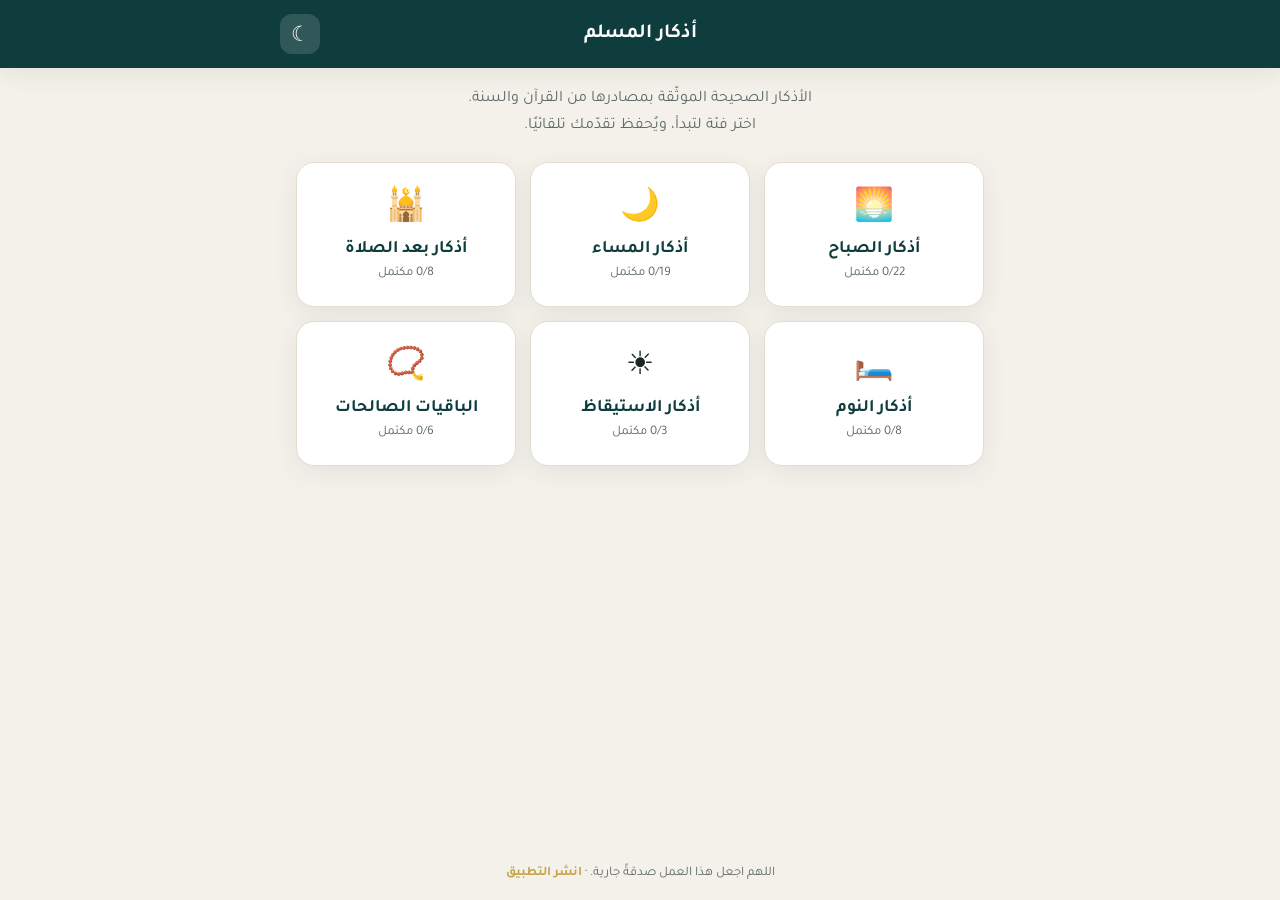
==== index.html @ 8290a1bb "أذكار المسلم — تطبيق الأذكار الصحيحة (PWA) تطبيق ويب تقدّمي للأذكار الصحيحة الموثّقة بمصادرها. صدقة " ====
<!DOCTYPE html>
<html lang="ar" dir="rtl">
<head>
  <meta charset="UTF-8" />
  <meta name="viewport" content="width=device-width, initial-scale=1.0, viewport-fit=cover" />
  <meta name="theme-color" content="#0f3d3e" />
  <meta name="description" content="أذكار المسلم الصحيحة الموثّقة بمصادرها: أذكار الصباح والمساء والنوم وبعد الصلاة. صدقة جارية يعمل بدون إنترنت." />
  <title>أذكار المسلم — الأذكار الصحيحة</title>

  <link rel="manifest" href="manifest.webmanifest" />
  <link rel="apple-touch-icon" href="icons/icon-180.png" />
  <link rel="icon" href="icons/icon.svg" type="image/svg+xml" />

  <link rel="preconnect" href="https://fonts.googleapis.com" />
  <link rel="preconnect" href="https://fonts.gstatic.com" crossorigin />
  <link href="https://fonts.googleapis.com/css2?family=Amiri+Quran&family=Tajawal:wght@400;500;700&display=swap" rel="stylesheet" />

  <link rel="stylesheet" href="styles.css" />
</head>
<body>
  <header class="app-header">
    <div class="header-inner">
      <button id="backBtn" class="icon-btn hidden" aria-label="رجوع">&#8594;</button>
      <h1 id="appTitle">أذكار المسلم</h1>
      <button id="themeBtn" class="icon-btn" aria-label="الوضع الليلي">&#9789;</button>
    </div>
  </header>

  <main id="view" class="container">
    <!-- يُحقن المحتوى ديناميكيًا -->
  </main>

  <footer class="app-footer">
    <p>اللهم اجعل هذا العمل صدقةً جارية. &middot; <a href="#" id="shareBtn">انشر التطبيق</a></p>
  </footer>

  <script src="data/adhkar.js"></script>
  <script src="app.js"></script>
  <script>
    if ("serviceWorker" in navigator) {
      window.addEventListener("load", () => {
        navigator.serviceWorker.register("sw.js").catch(() => {});
      });
    }
  </script>
</body>
</html>
---- styles.css ----
:root {
  --bg: #f4f1ea;
  --surface: #ffffff;
  --surface-2: #faf8f3;
  --primary: #0f3d3e;
  --primary-soft: #1d5e5f;
  --accent: #c8a24a;
  --accent-soft: #e6cf95;
  --text: #1c2625;
  --text-muted: #5d6a68;
  --line: #e3ddd1;
  --shadow: 0 6px 24px rgba(15, 61, 62, 0.08);
  --radius: 18px;
}

[data-theme="dark"] {
  --bg: #0c1716;
  --surface: #122322;
  --surface-2: #0f1e1d;
  --primary: #e6cf95;
  --primary-soft: #c8a24a;
  --accent: #c8a24a;
  --accent-soft: #6b5828;
  --text: #eef2f0;
  --text-muted: #9bb0ad;
  --line: #1f3a38;
  --shadow: 0 6px 24px rgba(0, 0, 0, 0.4);
}

* { box-sizing: border-box; margin: 0; padding: 0; -webkit-tap-highlight-color: transparent; }

body {
  font-family: "Tajawal", system-ui, sans-serif;
  background: var(--bg);
  color: var(--text);
  min-height: 100vh;
  display: flex;
  flex-direction: column;
  transition: background .3s, color .3s;
}

/* ===== Header ===== */
.app-header {
  position: sticky;
  top: 0;
  z-index: 10;
  background: var(--primary);
  color: #fff;
  padding: calc(env(safe-area-inset-top) + 14px) 16px 14px;
  box-shadow: var(--shadow);
}
[data-theme="dark"] .app-header { color: var(--text); border-bottom: 1px solid var(--line); }
.header-inner { max-width: 720px; margin: 0 auto; display: flex; align-items: center; gap: 12px; }
#appTitle { font-size: 1.25rem; font-weight: 700; flex: 1; text-align: center; }
.icon-btn {
  background: rgba(255,255,255,.14);
  border: none; color: inherit;
  width: 40px; height: 40px; border-radius: 12px;
  font-size: 1.3rem; cursor: pointer; display: grid; place-items: center;
  transition: background .2s;
}
.icon-btn:hover { background: rgba(255,255,255,.26); }
.hidden { visibility: hidden; }

/* ===== Layout ===== */
.container { flex: 1; width: 100%; max-width: 720px; margin: 0 auto; padding: 18px 16px 32px; }

/* ===== Category grid ===== */
.intro { text-align: center; color: var(--text-muted); margin-bottom: 22px; line-height: 1.7; }
.cat-grid { display: grid; grid-template-columns: repeat(2, 1fr); gap: 14px; }
.cat-card {
  background: var(--surface);
  border: 1px solid var(--line);
  border-radius: var(--radius);
  padding: 22px 16px;
  cursor: pointer;
  text-align: center;
  box-shadow: var(--shadow);
  transition: transform .15s, border-color .2s;
}
.cat-card:active { transform: scale(.97); }
.cat-card:hover { border-color: var(--accent); }
.cat-icon { font-size: 2rem; margin-bottom: 10px; }
.cat-card h3 { color: var(--primary); font-size: 1.1rem; margin-bottom: 4px; }
.cat-card p { color: var(--text-muted); font-size: .82rem; line-height: 1.5; }

/* ===== Progress bar (category view) ===== */
.cat-head { text-align: center; margin-bottom: 18px; }
.cat-head h2 { color: var(--primary); font-size: 1.4rem; margin-bottom: 6px; }
.cat-head p { color: var(--text-muted); font-size: .9rem; }
.progress-wrap { margin: 16px 0 8px; }
.progress-track { height: 8px; background: var(--line); border-radius: 99px; overflow: hidden; }
.progress-fill { height: 100%; width: 0; background: linear-gradient(90deg, var(--accent), var(--accent-soft)); transition: width .4s; }
.progress-label { text-align: center; font-size: .82rem; color: var(--text-muted); margin-top: 8px; }

/* ===== Dhikr card ===== */
.dhikr-card {
  background: var(--surface);
  border: 1px solid var(--line);
  border-radius: var(--radius);
  padding: 22px 20px 18px;
  margin-bottom: 16px;
  box-shadow: var(--shadow);
  cursor: pointer;
  position: relative;
  transition: opacity .3s, transform .15s;
}
.dhikr-card:active { transform: scale(.995); }
.dhikr-card.done { opacity: .55; }
.dhikr-card.done .dhikr-text { color: var(--text-muted); }
.dhikr-text {
  font-family: "Amiri Quran", "Tajawal", serif;
  font-size: 1.5rem;
  line-height: 2.4;
  color: var(--text);
  text-align: justify;
  margin-bottom: 16px;
}
.dhikr-meta { display: flex; flex-wrap: wrap; gap: 8px; align-items: center; margin-bottom: 14px; }
.badge {
  font-size: .75rem; padding: 4px 10px; border-radius: 99px;
  background: var(--surface-2); border: 1px solid var(--line); color: var(--text-muted);
}
.badge.virtue { background: transparent; border: none; padding: 0; line-height: 1.6; }
.dhikr-bottom { display: flex; align-items: center; justify-content: space-between; gap: 14px; }
.source { font-size: .78rem; color: var(--text-muted); flex: 1; }

/* Counter */
.counter {
  min-width: 88px; height: 56px;
  border-radius: 14px;
  background: var(--primary);
  color: #fff;
  border: none; cursor: pointer;
  display: flex; flex-direction: column; align-items: center; justify-content: center;
  font-family: "Tajawal"; line-height: 1.1;
  transition: transform .1s, background .2s;
  user-select: none;
}
[data-theme="dark"] .counter { color: #0c1716; }
.counter:active { transform: scale(.92); }
.counter .num { font-size: 1.5rem; font-weight: 700; }
.counter .lbl { font-size: .65rem; opacity: .85; }
.counter.complete { background: var(--accent); }

.reset-cat {
  display: block; margin: 8px auto 0; padding: 10px 22px;
  background: transparent; border: 1px solid var(--line); color: var(--text-muted);
  border-radius: 99px; cursor: pointer; font-family: "Tajawal"; font-size: .85rem;
}
.reset-cat:hover { border-color: var(--accent); color: var(--accent); }

.complete-banner {
  text-align: center; padding: 18px; margin-bottom: 16px;
  background: linear-gradient(135deg, var(--accent-soft), transparent);
  border: 1px solid var(--accent); border-radius: var(--radius);
  color: var(--primary); font-weight: 700;
}

/* ===== Footer ===== */
.app-footer { text-align: center; padding: 18px 16px calc(env(safe-area-inset-bottom) + 18px); color: var(--text-muted); font-size: .82rem; }
.app-footer a { color: var(--accent); text-decoration: none; font-weight: 700; }

@media (min-width: 600px) { .cat-grid { grid-template-columns: repeat(3, 1fr); } .dhikr-text { font-size: 1.65rem; } }
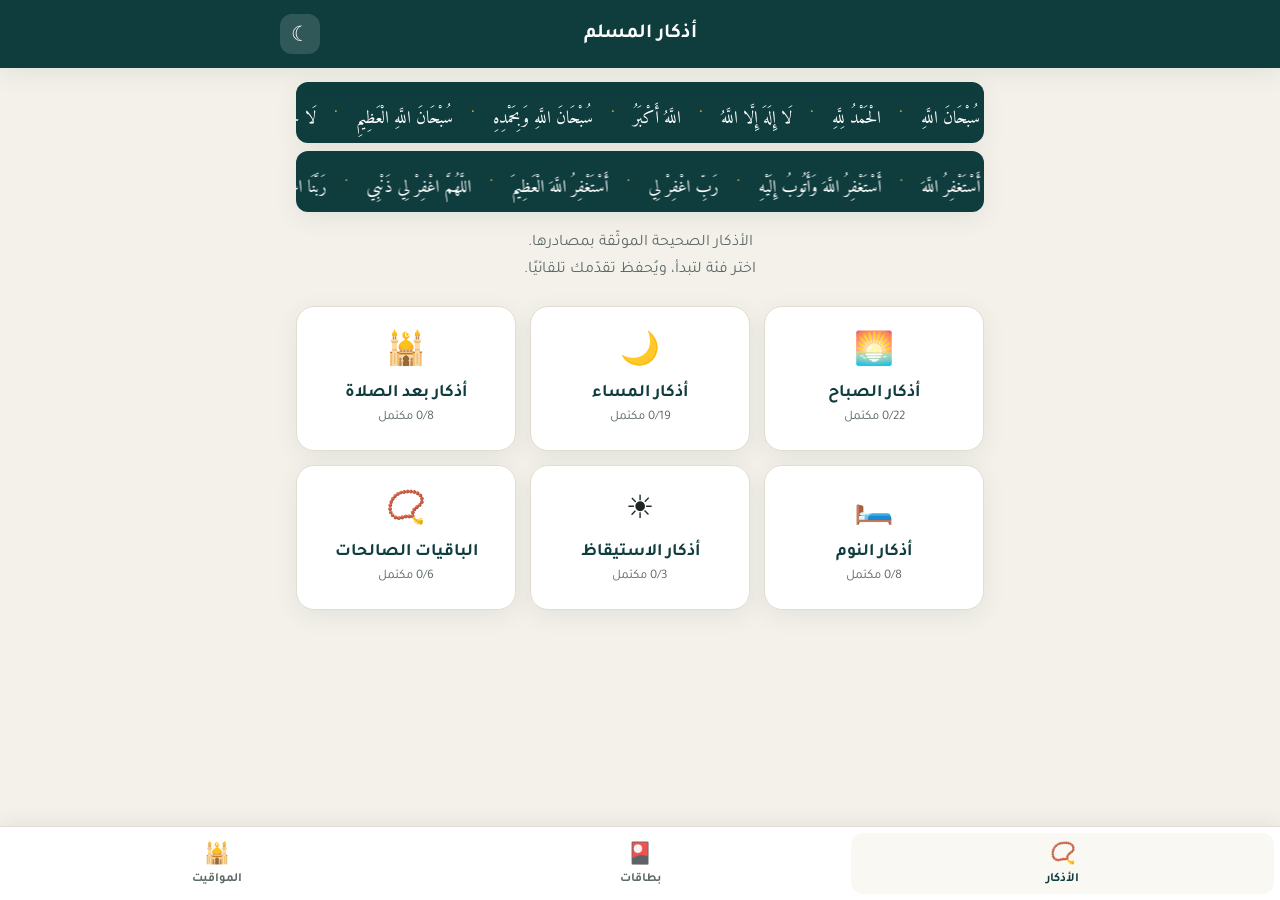
==== commit 5dd6fb44: "إضافة: أشرطة متحركة + مولّد بطاقات للمشاركة + مواقيت الصلاة - شريطان متحركان مستمران (تسبيح/استغفار)" ====
--- a/index.html
+++ b/index.html
@@ -4,8 +4,8 @@
   <meta charset="UTF-8" />
   <meta name="viewport" content="width=device-width, initial-scale=1.0, viewport-fit=cover" />
   <meta name="theme-color" content="#0f3d3e" />
-  <meta name="description" content="أذكار المسلم الصحيحة الموثّقة بمصادرها: أذكار الصباح والمساء والنوم وبعد الصلاة. صدقة جارية يعمل بدون إنترنت." />
-  <title>أذكار المسلم — الأذكار الصحيحة</title>
+  <meta name="description" content="أذكار المسلم الصحيحة الموثّقة: أذكار الصباح والمساء والنوم، بطاقات أذكار للمشاركة، ومواقيت الصلاة. يعمل بدون إنترنت." />
+  <title>أذكار المسلم — أذكار صحيحة وبطاقات ومواقيت</title>
 
   <link rel="manifest" href="manifest.webmanifest" />
   <link rel="apple-touch-icon" href="icons/icon-180.png" />
@@ -13,7 +13,7 @@
 
   <link rel="preconnect" href="https://fonts.googleapis.com" />
   <link rel="preconnect" href="https://fonts.gstatic.com" crossorigin />
-  <link href="https://fonts.googleapis.com/css2?family=Amiri+Quran&family=Tajawal:wght@400;500;700&display=swap" rel="stylesheet" />
+  <link href="https://fonts.googleapis.com/css2?family=Amiri+Quran&family=Amiri:wght@400;700&family=Tajawal:wght@400;500;700&display=swap" rel="stylesheet" />
 
   <link rel="stylesheet" href="styles.css" />
 </head>
@@ -30,11 +30,14 @@
     <!-- يُحقن المحتوى ديناميكيًا -->
   </main>
 
-  <footer class="app-footer">
-    <p>اللهم اجعل هذا العمل صدقةً جارية. &middot; <a href="#" id="shareBtn">انشر التطبيق</a></p>
-  </footer>
+  <nav class="tabbar" id="tabbar">
+    <button class="tab active" data-tab="athkar"><span class="tab-ic">📿</span><span>الأذكار</span></button>
+    <button class="tab" data-tab="cards"><span class="tab-ic">🎴</span><span>بطاقات</span></button>
+    <button class="tab" data-tab="prayer"><span class="tab-ic">🕌</span><span>المواقيت</span></button>
+  </nav>
 
   <script src="data/adhkar.js"></script>
+  <script src="data/cards.js"></script>
   <script src="app.js"></script>
   <script>
     if ("serviceWorker" in navigator) {
--- a/styles.css
+++ b/styles.css
@@ -162,3 +162,117 @@
 .app-footer a { color: var(--accent); text-decoration: none; font-weight: 700; }
 
 @media (min-width: 600px) { .cat-grid { grid-template-columns: repeat(3, 1fr); } .dhikr-text { font-size: 1.65rem; } }
+
+/* ===== الأشرطة المتحركة ===== */
+.ticker-wrap { margin: -4px 0 18px; display: flex; flex-direction: column; gap: 8px; }
+.ticker { overflow: hidden; background: var(--primary); border-radius: 12px; padding: 9px 0; box-shadow: var(--shadow); }
+[data-theme="dark"] .ticker { background: var(--surface); border: 1px solid var(--line); }
+.tk-track { display: inline-flex; align-items: center; white-space: nowrap; will-change: transform; }
+.ticker.rtl .tk-track { animation: tk-rtl 34s linear infinite; }
+.ticker.ltr .tk-track { animation: tk-ltr 30s linear infinite; }
+.ticker:hover .tk-track { animation-play-state: paused; }
+.tk-item { font-family: "Amiri Quran", serif; font-size: 1.1rem; color: #fff; padding: 0 4px; }
+[data-theme="dark"] .tk-item { color: var(--primary); }
+.tk-dot { color: var(--accent); padding: 0 14px; font-size: .8rem; }
+@keyframes tk-rtl { from { transform: translateX(0); } to { transform: translateX(50%); } }
+@keyframes tk-ltr { from { transform: translateX(-50%); } to { transform: translateX(0); } }
+@media (prefers-reduced-motion: reduce) { .tk-track { animation-duration: 90s !important; } }
+
+/* ===== شريط التبويب السفلي ===== */
+.tabbar {
+  position: sticky; bottom: 0; z-index: 20;
+  display: flex; background: var(--surface);
+  border-top: 1px solid var(--line);
+  padding: 6px 6px calc(env(safe-area-inset-bottom) + 6px);
+  box-shadow: 0 -4px 20px rgba(0,0,0,.06);
+}
+.tab {
+  flex: 1; background: none; border: none; cursor: pointer;
+  display: flex; flex-direction: column; align-items: center; gap: 3px;
+  padding: 8px 4px; color: var(--text-muted); font-family: "Tajawal"; font-size: .78rem; font-weight: 700;
+  border-radius: 12px; transition: color .2s, background .2s;
+}
+.tab .tab-ic { font-size: 1.3rem; }
+.tab.active { color: var(--primary); background: var(--surface-2); }
+
+/* ===== البطاقات ===== */
+.card-preview { display: flex; justify-content: center; margin: 6px 0 16px; }
+.card-preview canvas { width: 100%; max-width: 360px; height: auto; border-radius: 18px; box-shadow: var(--shadow); }
+.card-actions { display: grid; grid-template-columns: repeat(2, 1fr); gap: 10px; margin-bottom: 18px; }
+.act {
+  padding: 13px; border-radius: 13px; border: 1px solid var(--line);
+  background: var(--surface); color: var(--text); font-family: "Tajawal"; font-weight: 700; font-size: .95rem; cursor: pointer;
+  transition: transform .12s, border-color .2s;
+}
+.act:active { transform: scale(.96); }
+.act.primary { background: var(--primary); color: #fff; border-color: var(--primary); }
+[data-theme="dark"] .act.primary { color: #0c1716; }
+.act.full { grid-column: 1 / -1; width: 100%; }
+.section-label { font-weight: 700; color: var(--primary); margin: 18px 0 10px; font-size: 1rem; }
+.theme-row { display: flex; gap: 10px; overflow-x: auto; padding: 4px 2px 10px; }
+.theme-dot {
+  flex: 0 0 auto; width: 50px; height: 50px; border-radius: 14px; cursor: pointer;
+  border: 2px solid transparent; display: grid; place-items: center; font-size: 1.3rem;
+}
+.theme-dot.active { border-color: var(--accent); transform: scale(1.06); }
+.custom-box { background: var(--surface); border: 1px solid var(--line); border-radius: var(--radius); padding: 14px; display: flex; flex-direction: column; gap: 10px; }
+.custom-box textarea, .custom-box input {
+  font-family: "Amiri", "Tajawal"; font-size: 1.05rem; padding: 12px; border-radius: 12px;
+  border: 1px solid var(--line); background: var(--surface-2); color: var(--text); resize: vertical; width: 100%;
+}
+.custom-box input { font-size: .9rem; }
+.chips-row { display: flex; gap: 8px; overflow-x: auto; padding-bottom: 10px; }
+.chip {
+  flex: 0 0 auto; padding: 8px 14px; border-radius: 99px; border: 1px solid var(--line);
+  background: var(--surface); color: var(--text-muted); font-family: "Tajawal"; font-weight: 700; font-size: .85rem; cursor: pointer;
+}
+.chip.active { background: var(--primary); color: #fff; border-color: var(--primary); }
+[data-theme="dark"] .chip.active { color: #0c1716; }
+.lib-list { display: flex; flex-direction: column; gap: 8px; }
+.lib-item {
+  text-align: right; padding: 14px 16px; border-radius: 13px; border: 1px solid var(--line);
+  background: var(--surface); color: var(--text); cursor: pointer; font-family: "Amiri Quran", serif; font-size: 1.15rem; line-height: 1.9;
+}
+.lib-item:active { transform: scale(.99); }
+.lib-item:hover { border-color: var(--accent); }
+
+/* ===== المواقيت ===== */
+.prayer-top { display: flex; gap: 10px; margin-bottom: 16px; }
+.region-sel {
+  flex: 1; padding: 13px; border-radius: 13px; border: 1px solid var(--line);
+  background: var(--surface); color: var(--text); font-family: "Tajawal"; font-weight: 700; font-size: 1rem;
+}
+.date-card {
+  text-align: center; background: var(--primary); color: #fff; border-radius: var(--radius); padding: 18px; margin-bottom: 14px; box-shadow: var(--shadow);
+}
+[data-theme="dark"] .date-card { background: var(--surface); border: 1px solid var(--line); color: var(--text); }
+.date-card .hijri { font-size: 1.35rem; font-weight: 700; margin-bottom: 4px; }
+.date-card .greg { opacity: .85; font-size: .9rem; }
+.date-card .region-name { margin-top: 8px; color: var(--accent); font-weight: 700; }
+.next-prayer { text-align: center; padding: 12px; background: var(--surface-2); border: 1px solid var(--line); border-radius: 13px; margin-bottom: 14px; color: var(--text); }
+.next-prayer b { color: var(--accent); }
+.prayer-table { display: flex; flex-direction: column; gap: 8px; }
+.prayer-row {
+  display: flex; justify-content: space-between; align-items: center;
+  padding: 16px 18px; background: var(--surface); border: 1px solid var(--line); border-radius: 14px;
+}
+.prayer-row .pr-name { font-weight: 700; font-size: 1.1rem; }
+.prayer-row .pr-time { font-family: "Tajawal"; font-weight: 700; color: var(--text-muted); font-size: 1.05rem; }
+.prayer-row.next { background: linear-gradient(135deg, var(--primary), var(--primary-soft)); color: #fff; border-color: var(--primary); }
+[data-theme="dark"] .prayer-row.next { background: linear-gradient(135deg, var(--accent-soft), transparent); color: var(--text); border-color: var(--accent); }
+.prayer-row.next .pr-time { color: #fff; }
+[data-theme="dark"] .prayer-row.next .pr-time { color: var(--text); }
+.src-note { text-align: center; color: var(--text-muted); font-size: .78rem; margin-top: 18px; line-height: 1.7; }
+.loading, .err, .stale { text-align: center; padding: 22px; color: var(--text-muted); }
+.err { color: #c0392b; }
+.stale { color: var(--accent); padding: 10px; font-size: .85rem; }
+
+/* ===== Toast ===== */
+#toast {
+  position: fixed; bottom: 90px; left: 50%; transform: translateX(-50%) translateY(20px);
+  background: var(--primary); color: #fff; padding: 12px 22px; border-radius: 99px;
+  font-family: "Tajawal"; font-weight: 700; font-size: .9rem; box-shadow: var(--shadow);
+  opacity: 0; pointer-events: none; transition: opacity .25s, transform .25s; z-index: 50;
+}
+[data-theme="dark"] #toast { background: var(--accent); color: #0c1716; }
+#toast.show { opacity: 1; transform: translateX(-50%) translateY(0); }
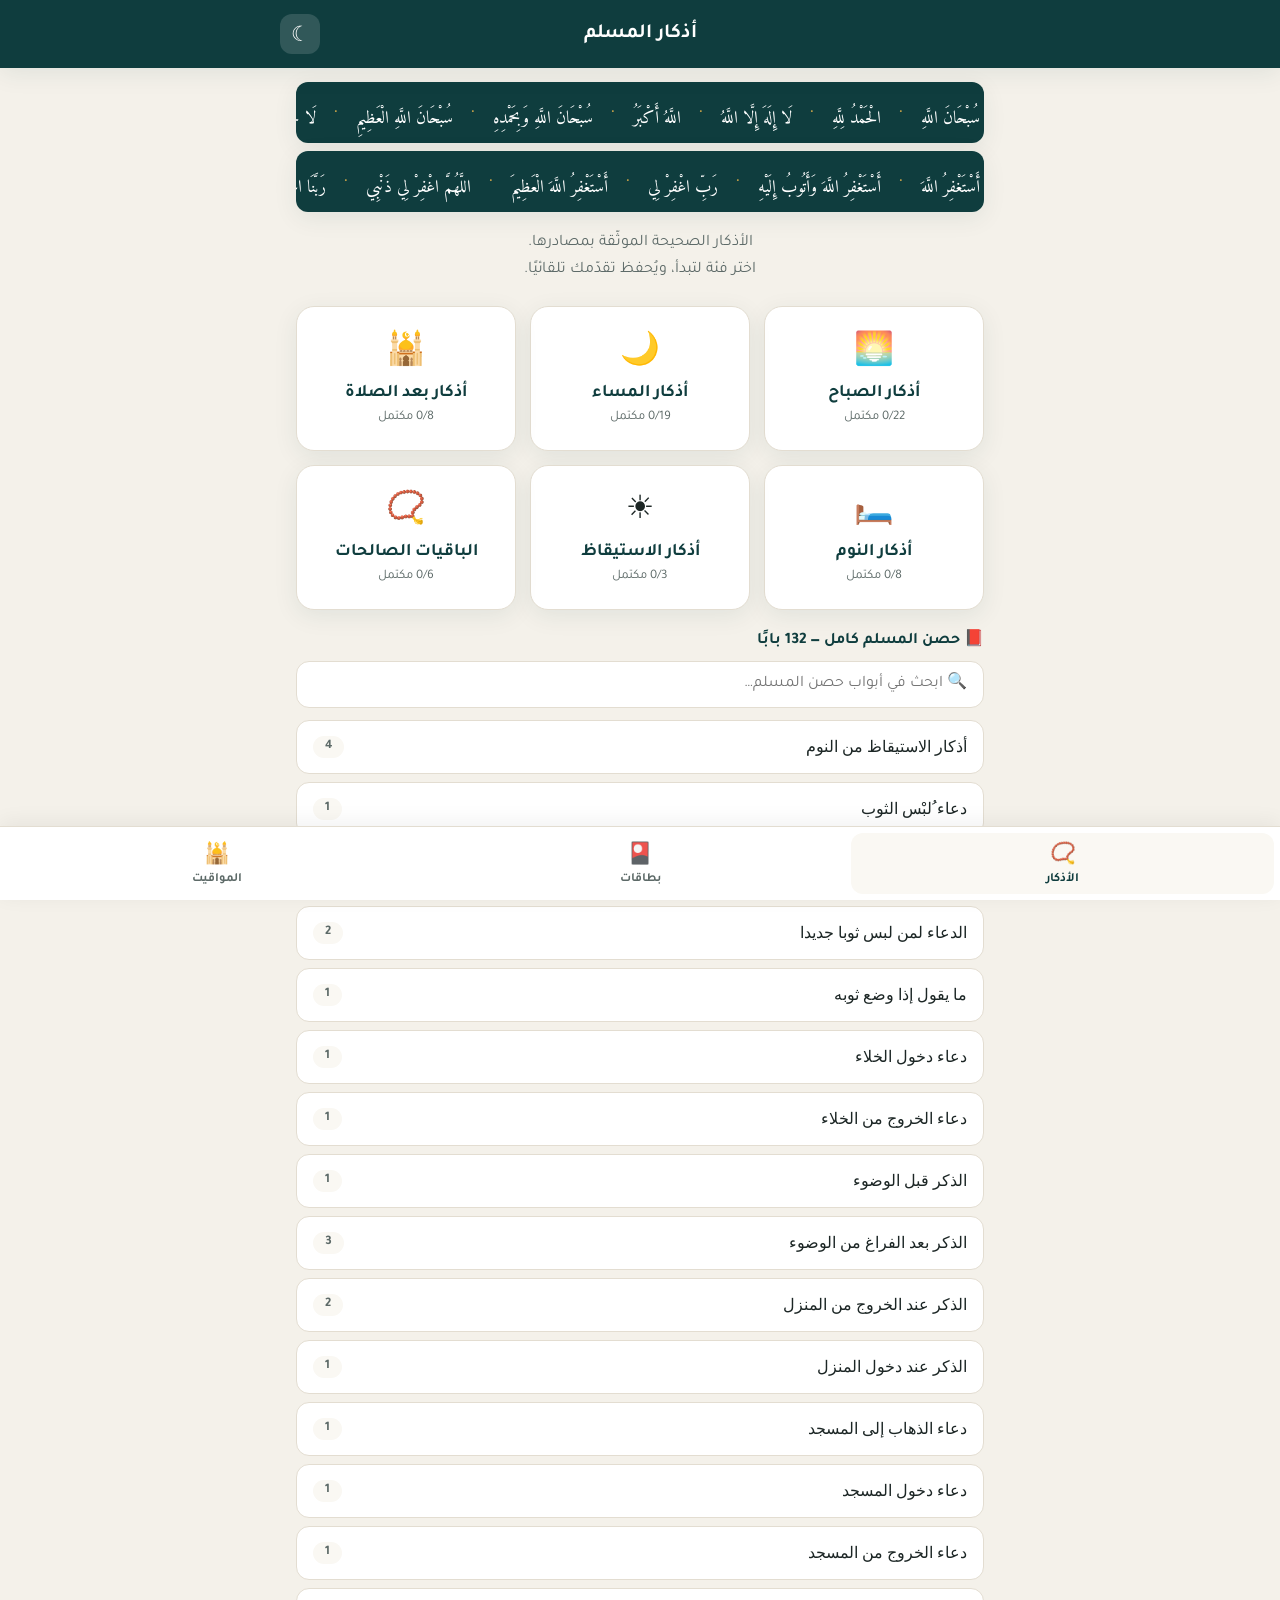
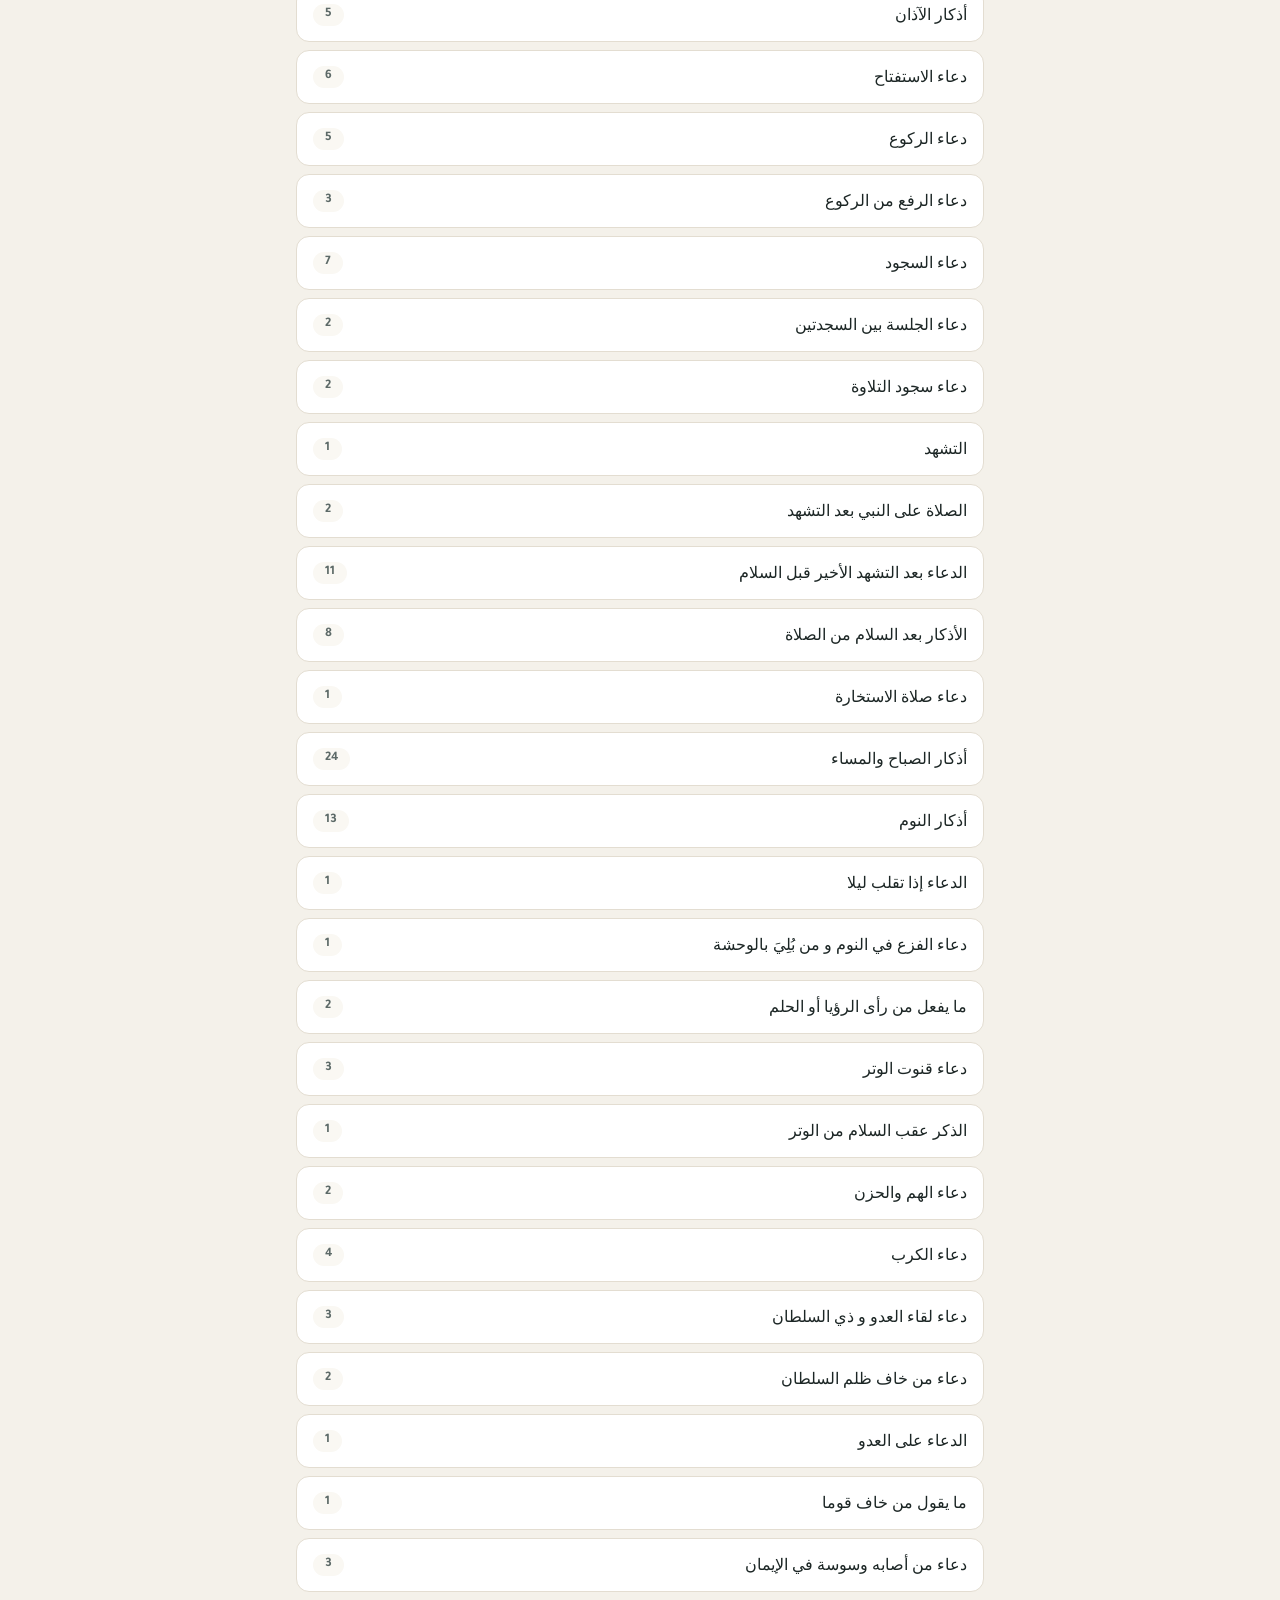
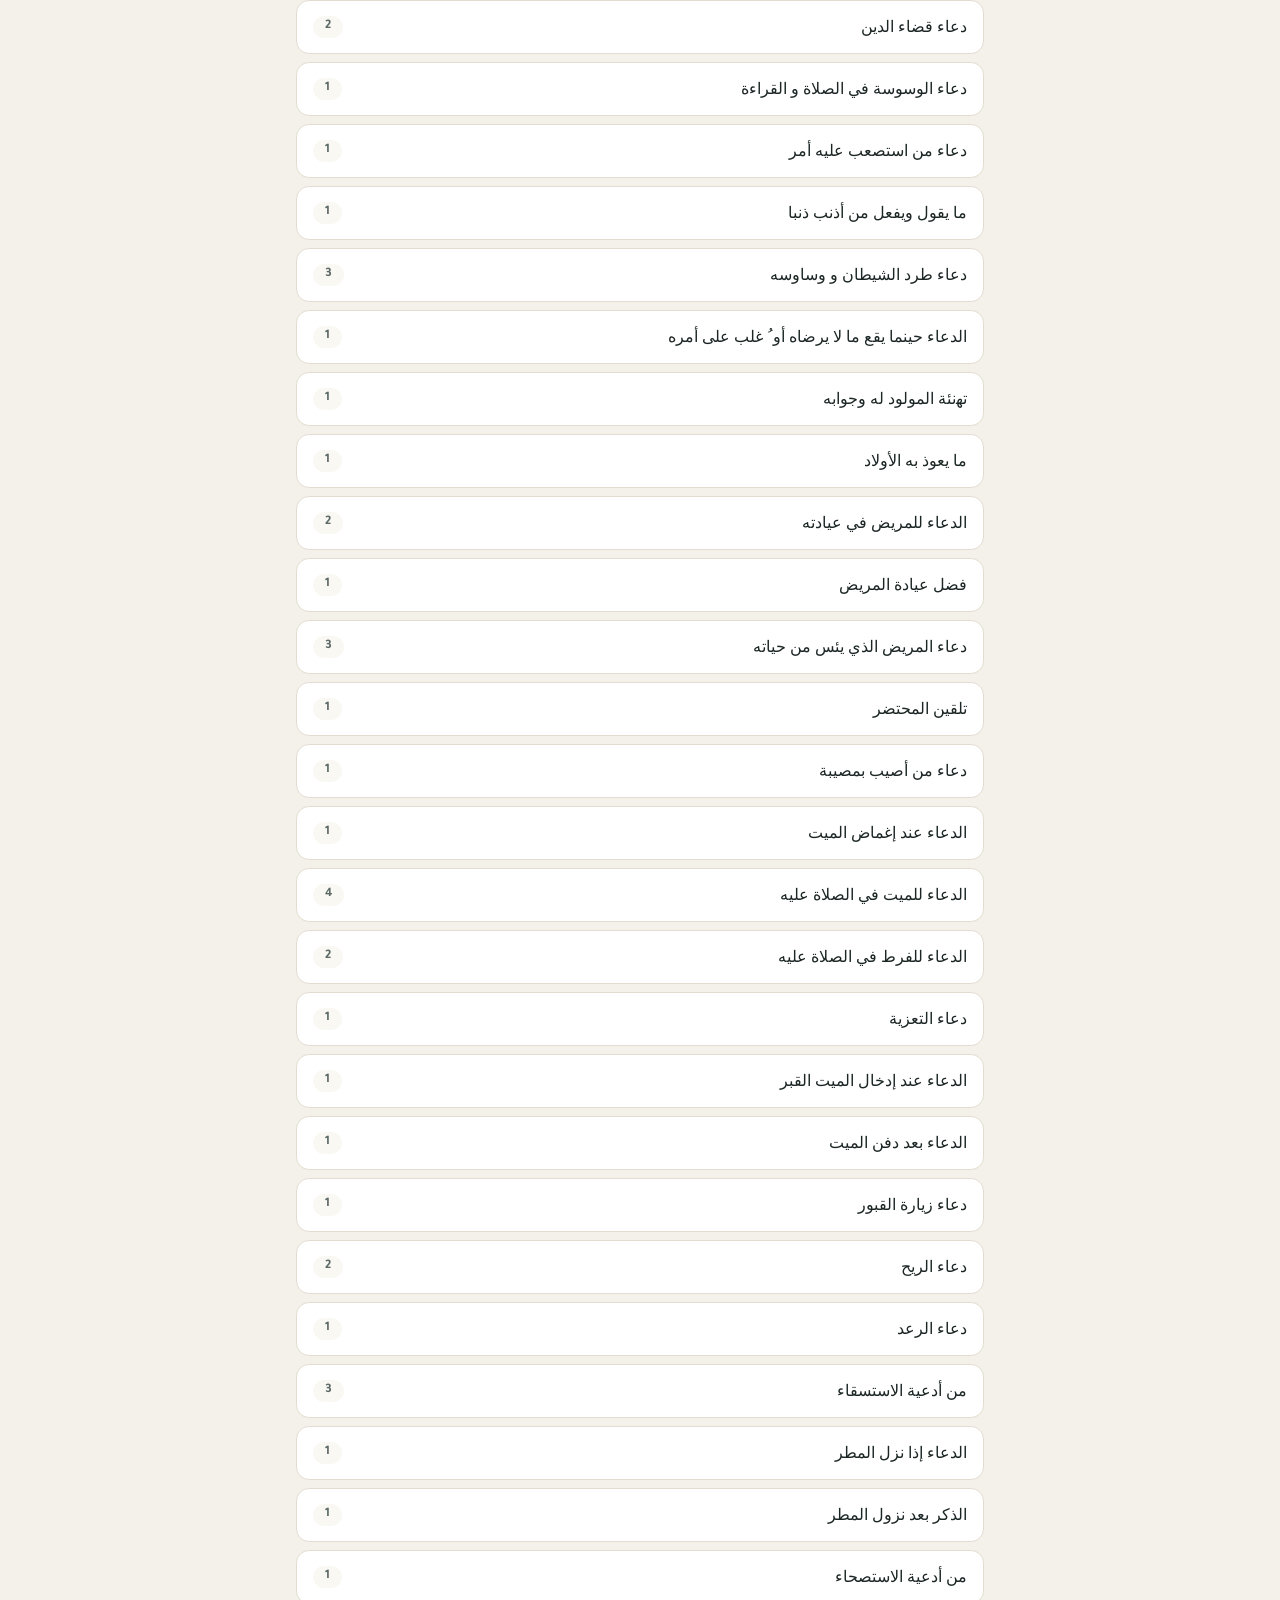
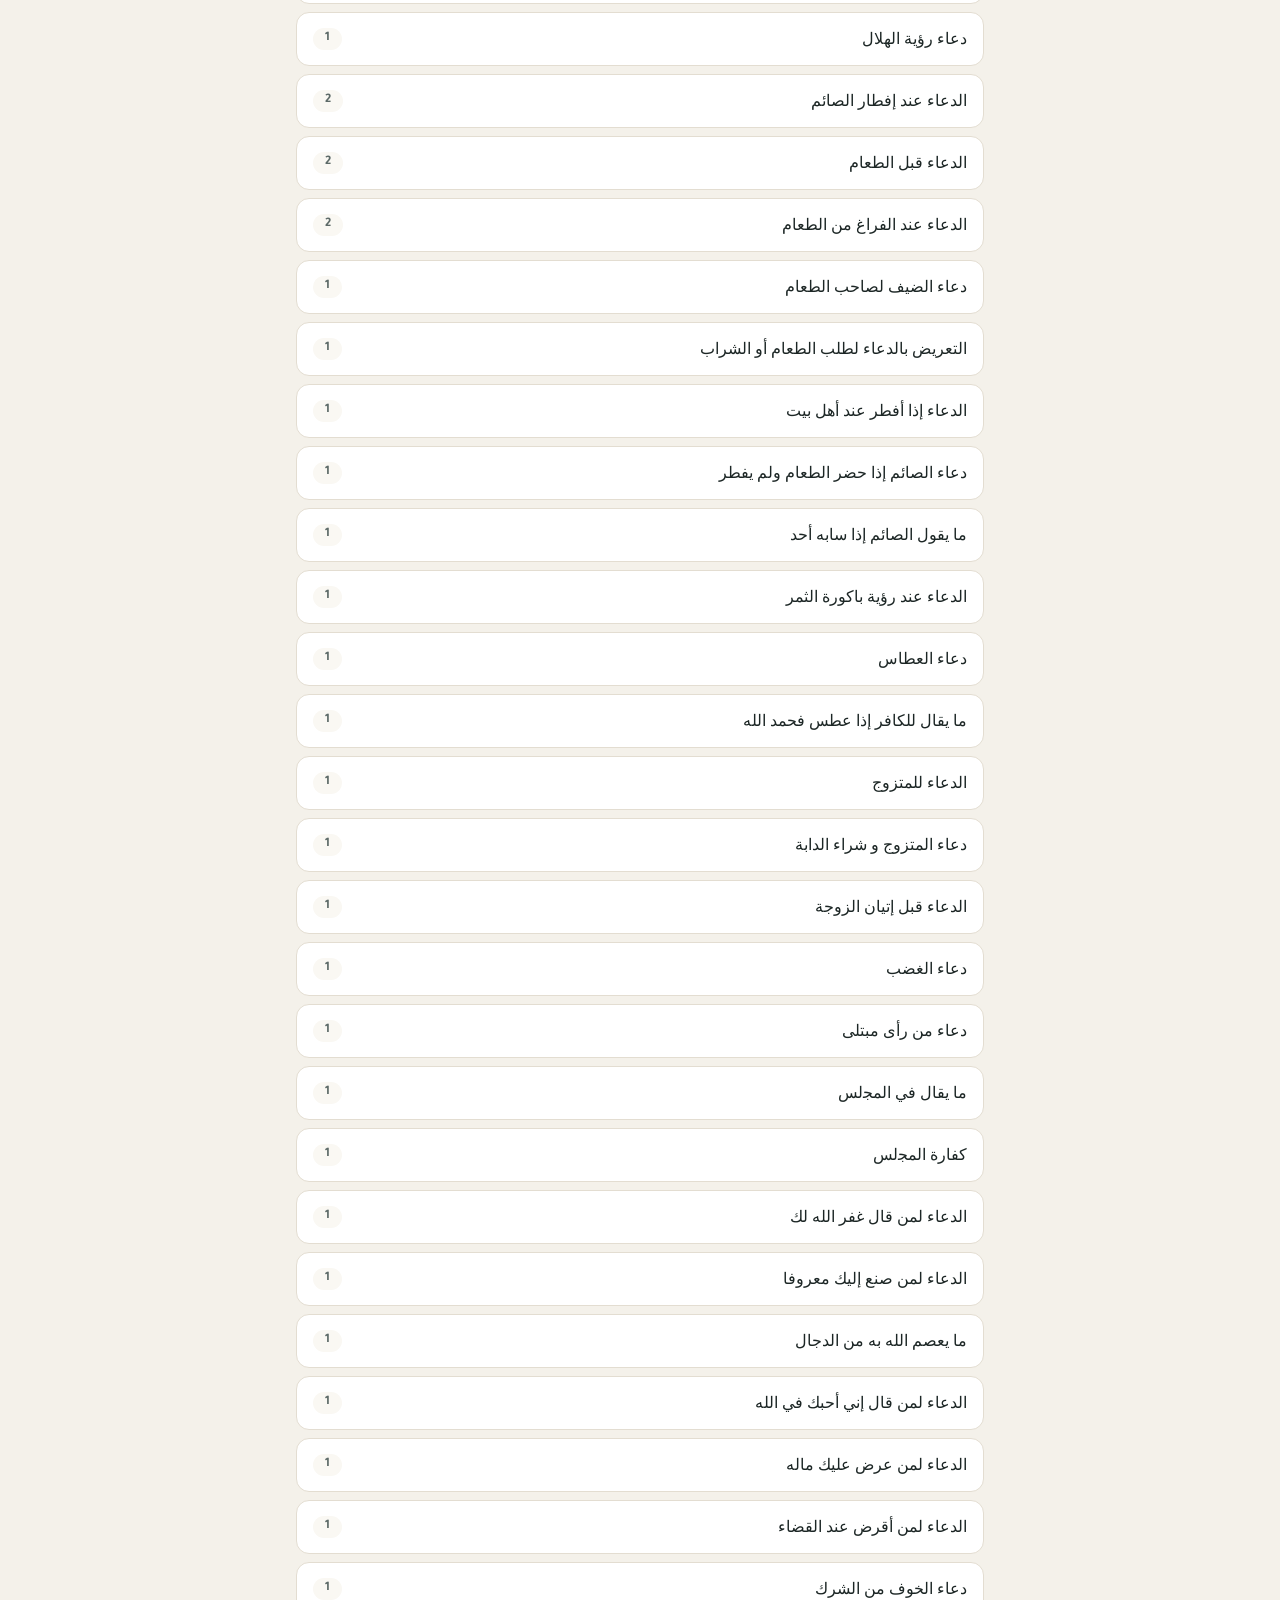
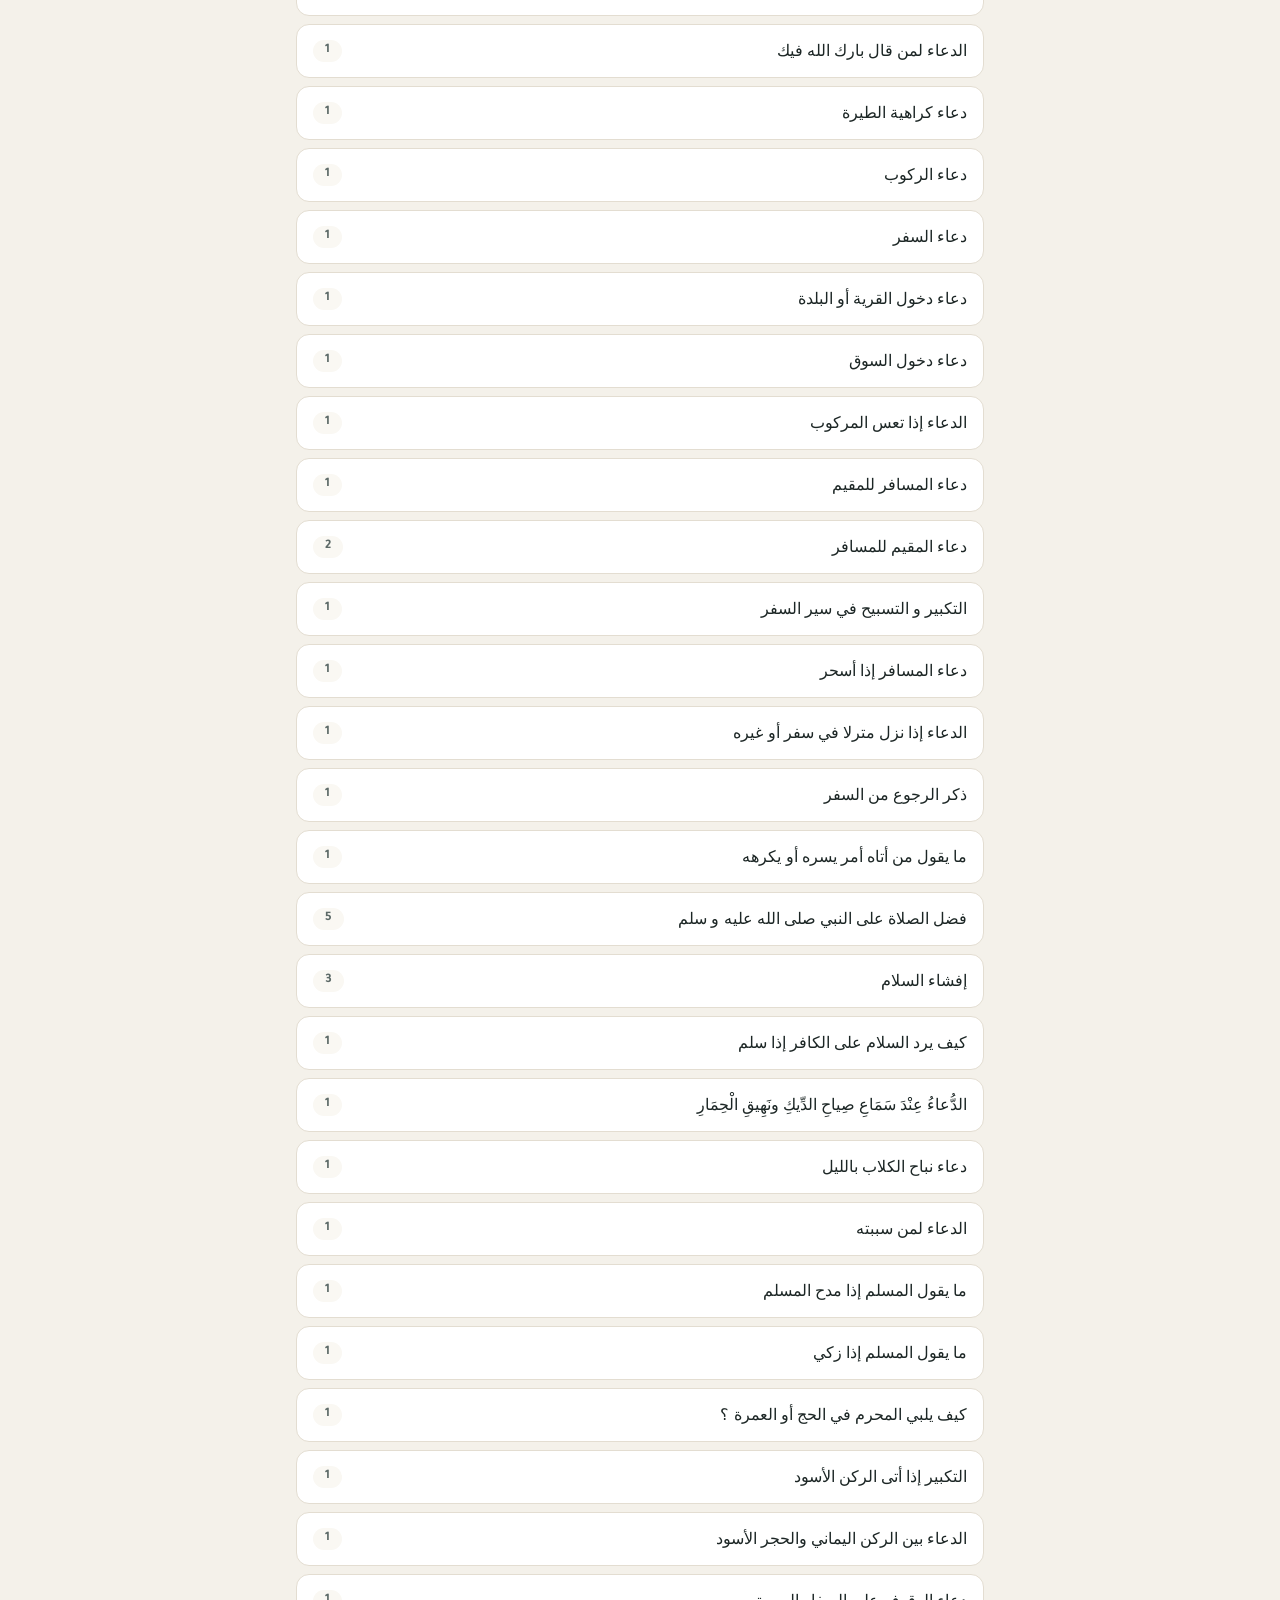
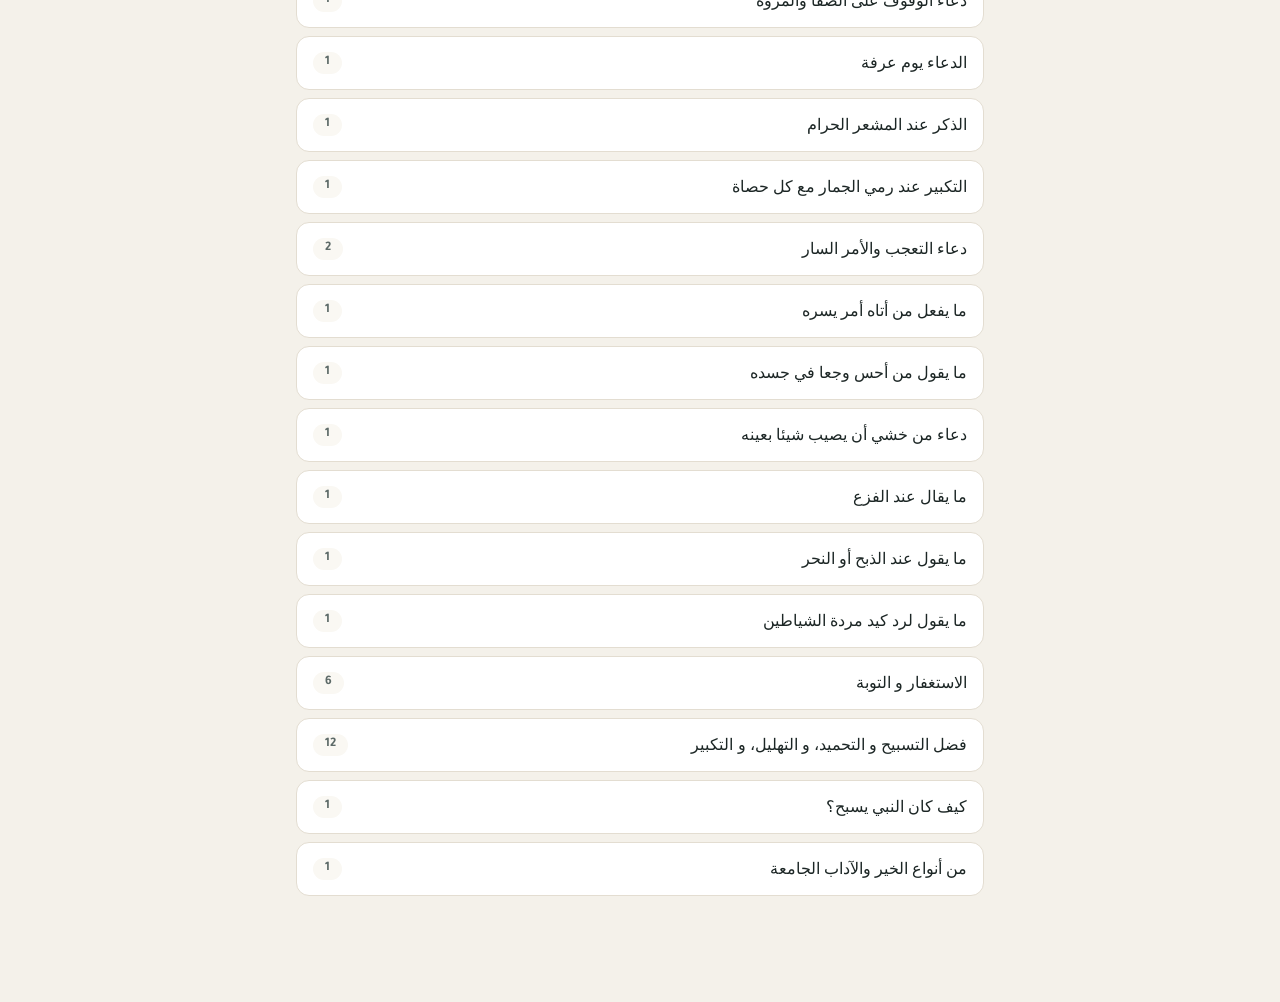
==== commit 2b498570: "إضافة: حصن المسلم كامل (132 بابًا، 267 ذكرًا) مع بحث وتشغيل صوتي استيراد من المصدر الرسمي hisnmuslim" ====
--- a/index.html
+++ b/index.html
@@ -38,11 +38,27 @@
 
   <script src="data/adhkar.js"></script>
   <script src="data/cards.js"></script>
+  <script src="data/hisn.js"></script>
   <script src="app.js"></script>
   <script>
     if ("serviceWorker" in navigator) {
+      // إعادة تحميل تلقائية مرة واحدة عند تفعيل نسخة جديدة
+      let refreshing = false;
+      navigator.serviceWorker.addEventListener("controllerchange", () => {
+        if (refreshing) return; refreshing = true; location.reload();
+      });
       window.addEventListener("load", () => {
-        navigator.serviceWorker.register("sw.js").catch(() => {});
+        navigator.serviceWorker.register("sw.js").then((reg) => {
+          // افحص وجود تحديث دوريًا
+          reg.update();
+          setInterval(() => reg.update(), 60 * 60 * 1000);
+          reg.addEventListener("updatefound", () => {
+            const nw = reg.installing;
+            if (nw) nw.addEventListener("statechange", () => {
+              if (nw.state === "installed" && navigator.serviceWorker.controller) nw.postMessage("skipWaiting");
+            });
+          });
+        }).catch(() => {});
       });
     }
   </script>
--- a/styles.css
+++ b/styles.css
@@ -267,6 +267,32 @@
 .err { color: #c0392b; }
 .stale { color: var(--accent); padding: 10px; font-size: .85rem; }
 
+/* ===== حصن المسلم ===== */
+.hisn-search {
+  width: 100%; padding: 13px 16px; border-radius: 13px; border: 1px solid var(--line);
+  background: var(--surface); color: var(--text); font-family: "Tajawal"; font-size: 1rem; margin-bottom: 12px;
+}
+.hisn-list { display: flex; flex-direction: column; gap: 8px; }
+.hisn-row {
+  display: flex; justify-content: space-between; align-items: center; gap: 10px;
+  padding: 15px 16px; border-radius: 13px; border: 1px solid var(--line);
+  background: var(--surface); color: var(--text); cursor: pointer; text-align: right;
+  font-family: "Tajawal"; font-weight: 500; font-size: 1.02rem; transition: border-color .2s, transform .12s;
+}
+.hisn-row:active { transform: scale(.99); }
+.hisn-row:hover { border-color: var(--accent); }
+.hisn-row.full { border-color: var(--accent); }
+.hr-title { flex: 1; }
+.hr-count { flex: 0 0 auto; background: var(--surface-2); color: var(--text-muted); border-radius: 99px; padding: 3px 12px; font-size: .82rem; font-weight: 700; }
+.hisn-row.full .hr-count { background: var(--accent); color: #0c1716; }
+.audio-btn {
+  display: block; width: 100%; padding: 13px; margin-bottom: 14px; border-radius: 13px;
+  border: 1px solid var(--accent); background: transparent; color: var(--accent);
+  font-family: "Tajawal"; font-weight: 700; font-size: 1rem; cursor: pointer;
+}
+.audio-btn:active { transform: scale(.98); }
+.muted-line { text-align: center; color: var(--text-muted); padding: 16px; }
+
 /* ===== Toast ===== */
 #toast {
   position: fixed; bottom: 90px; left: 50%; transform: translateX(-50%) translateY(20px);
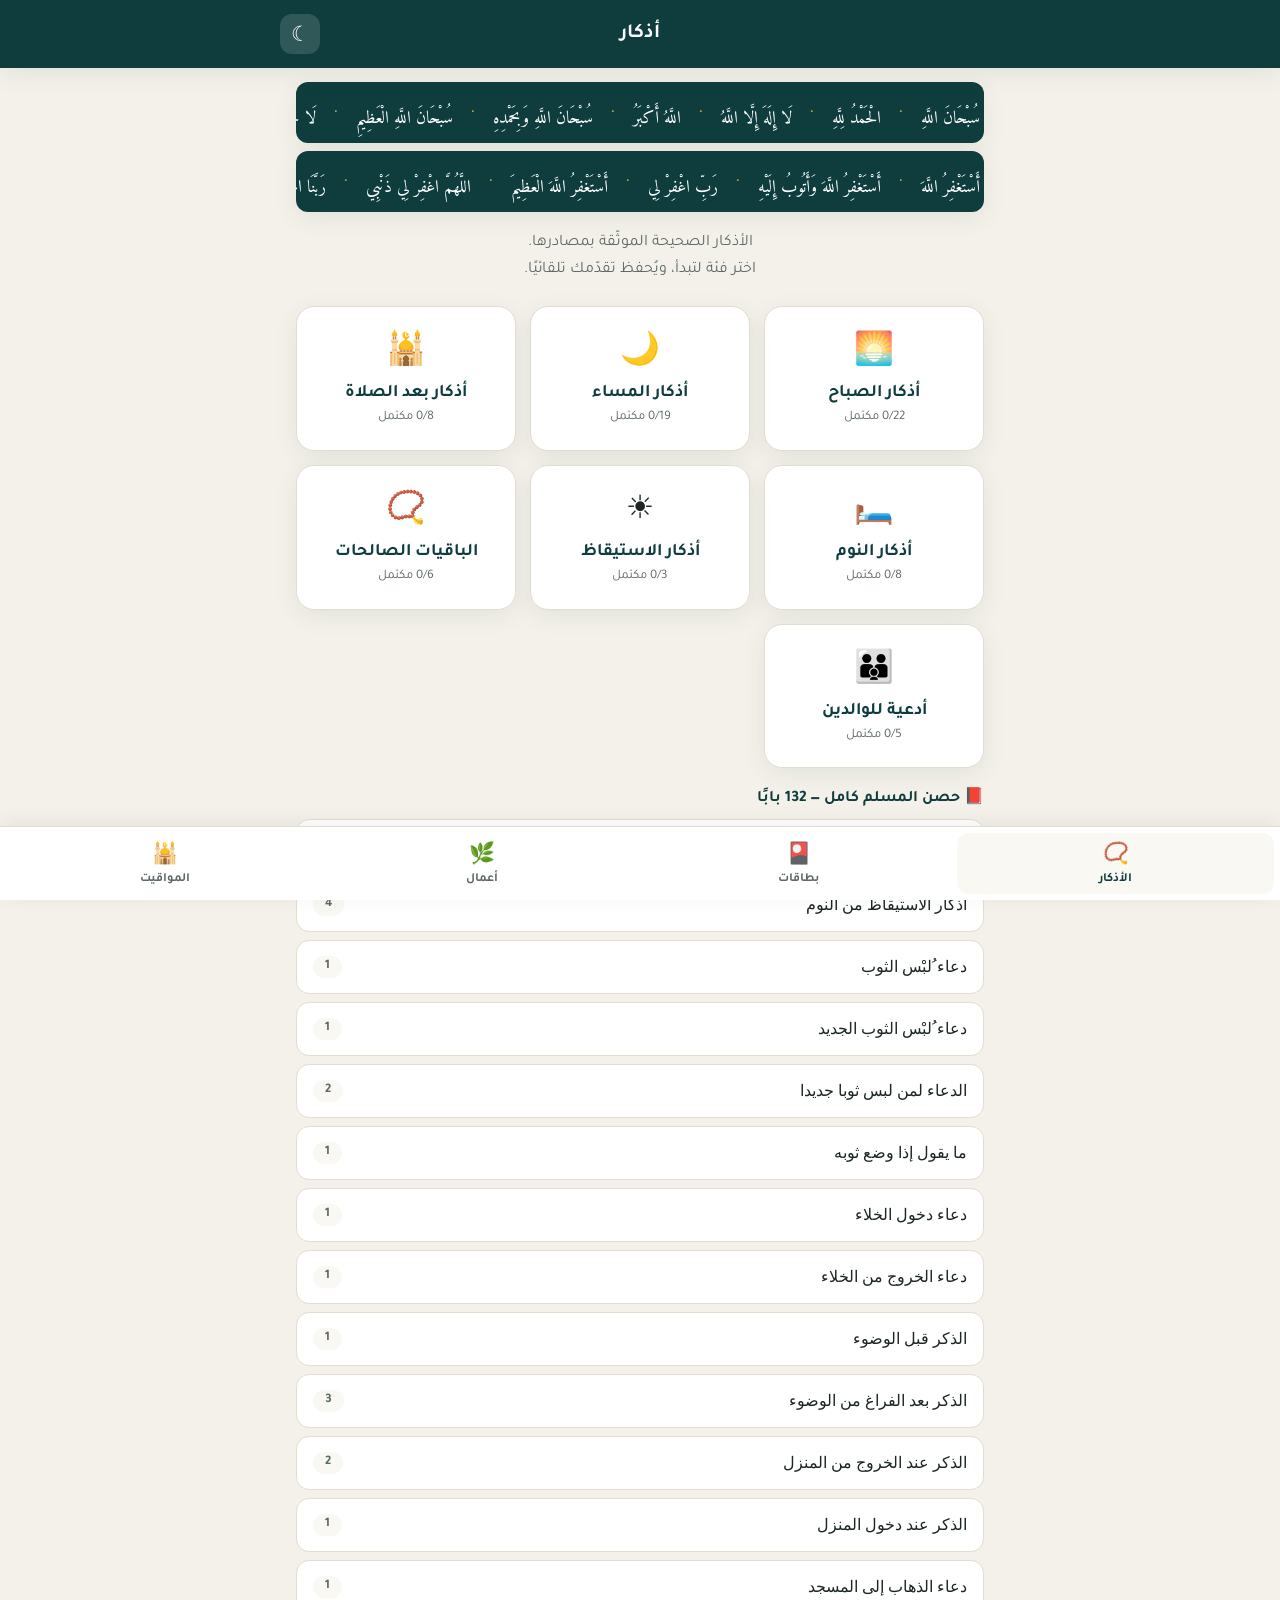
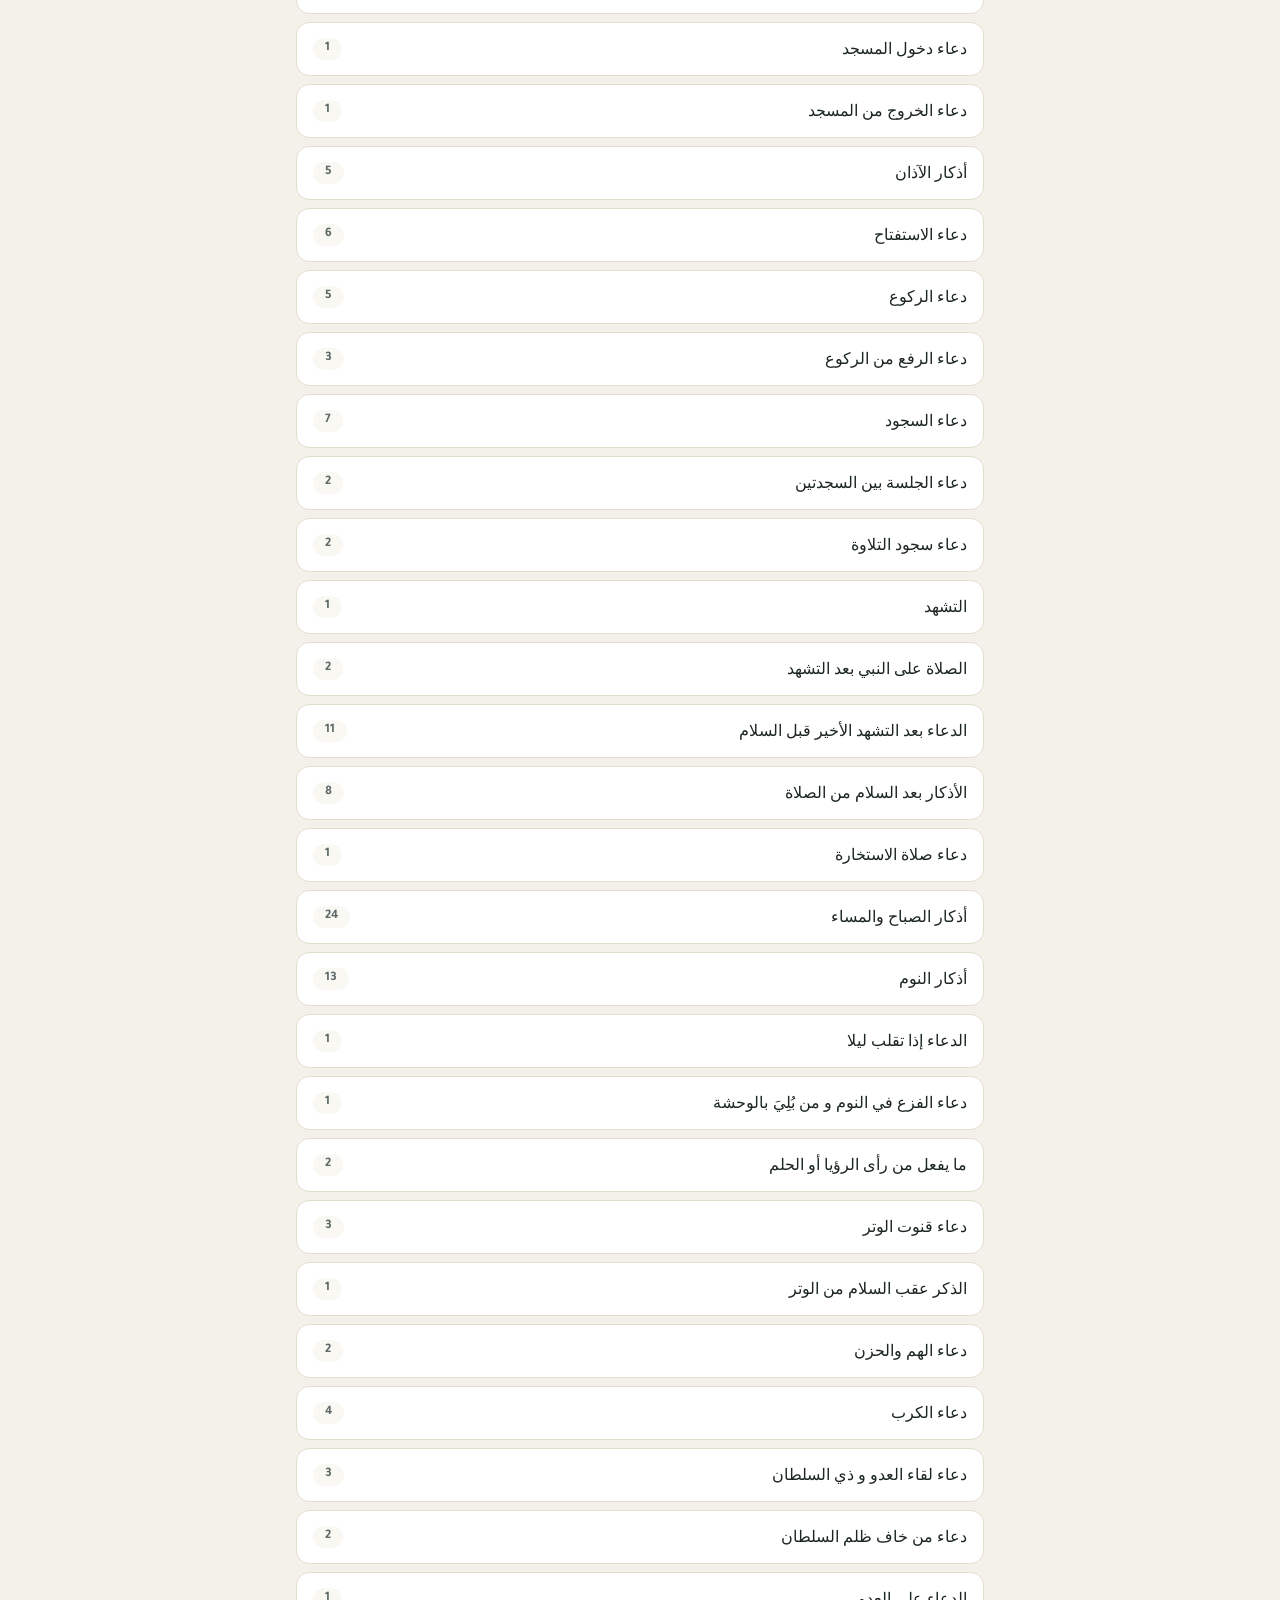
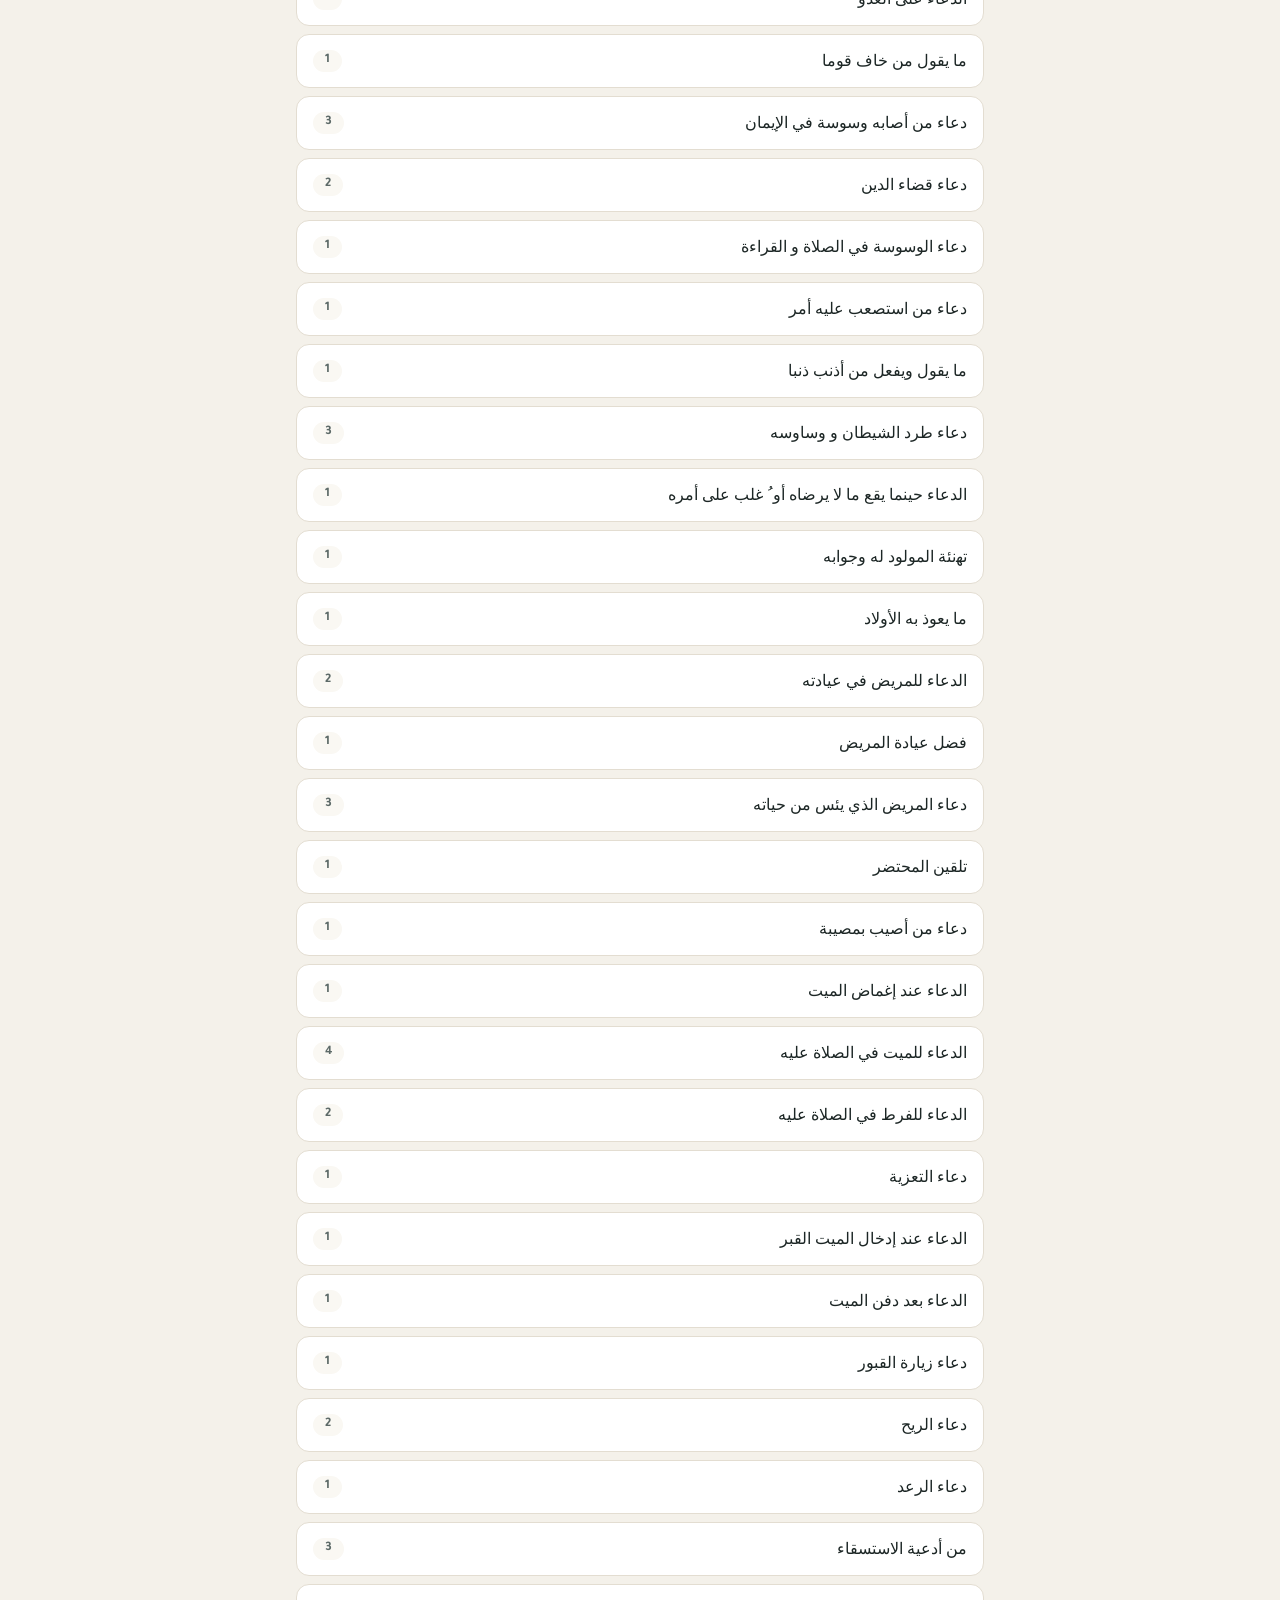
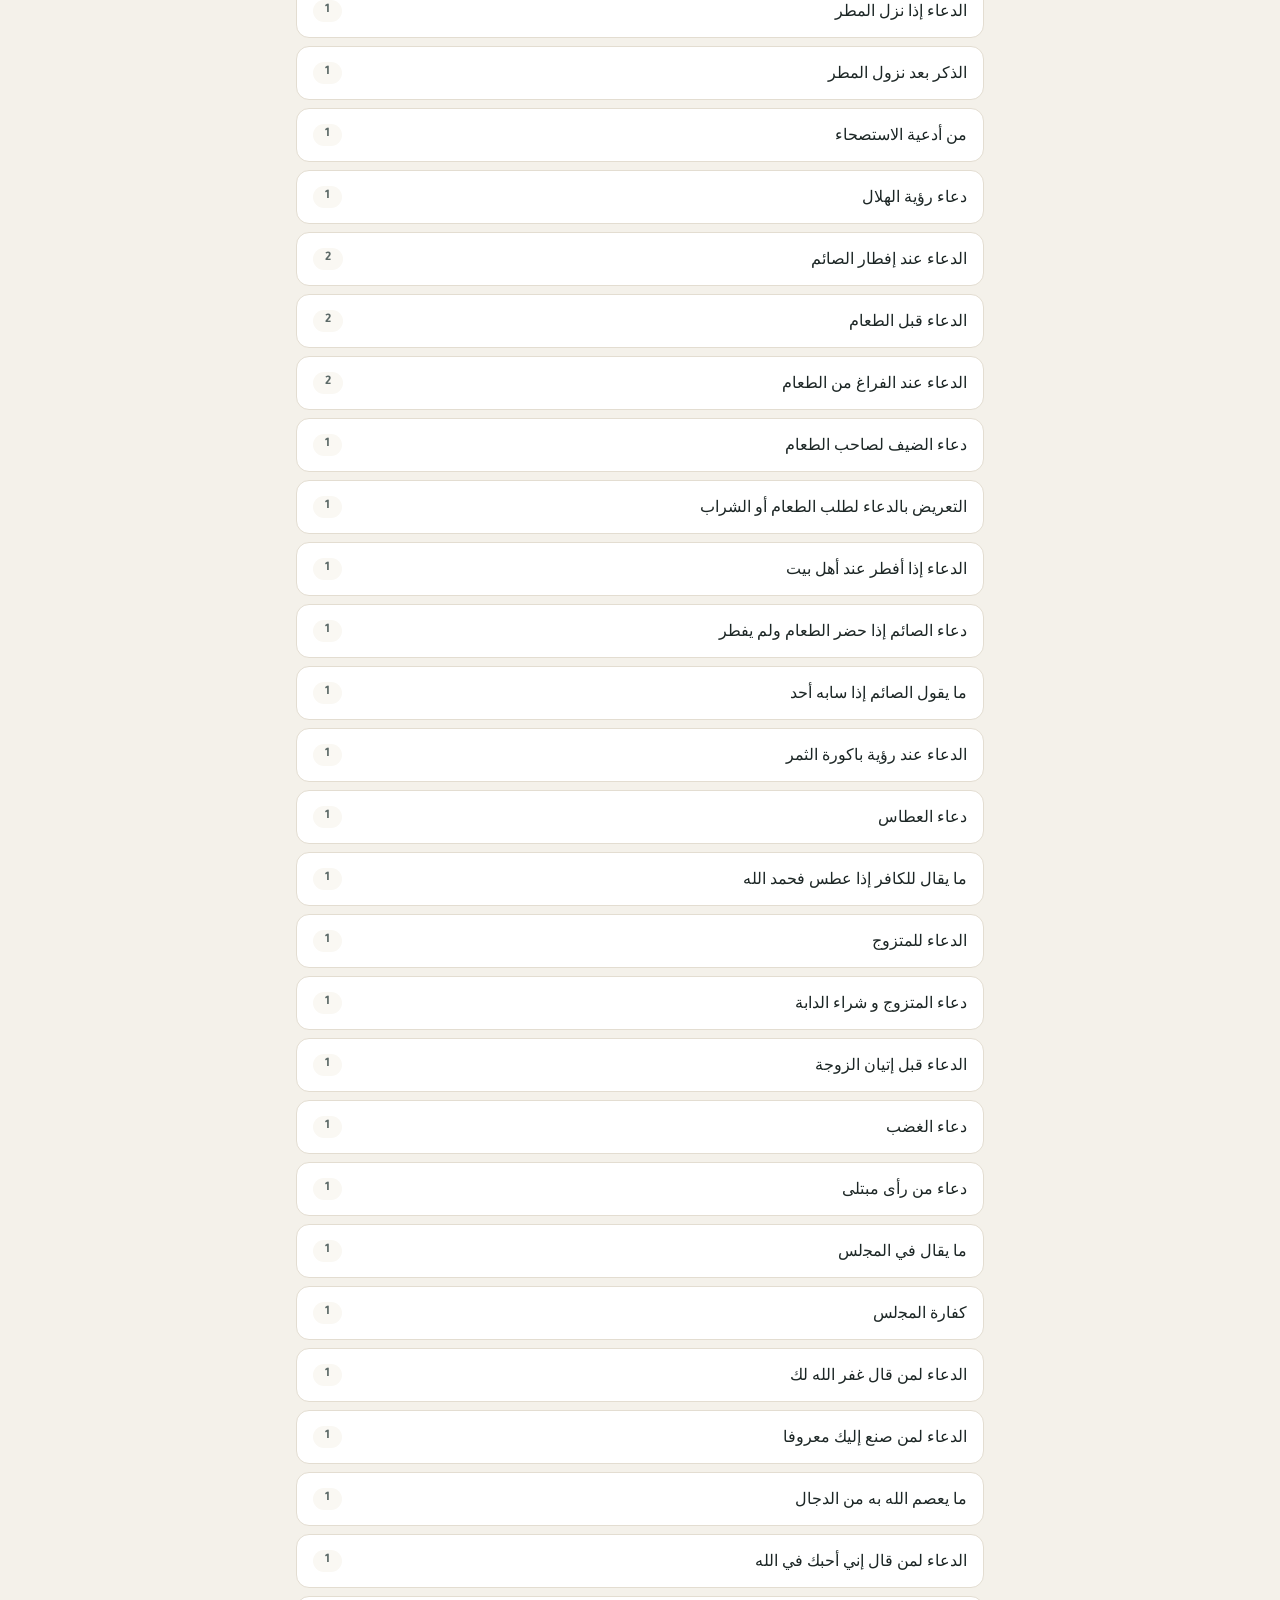
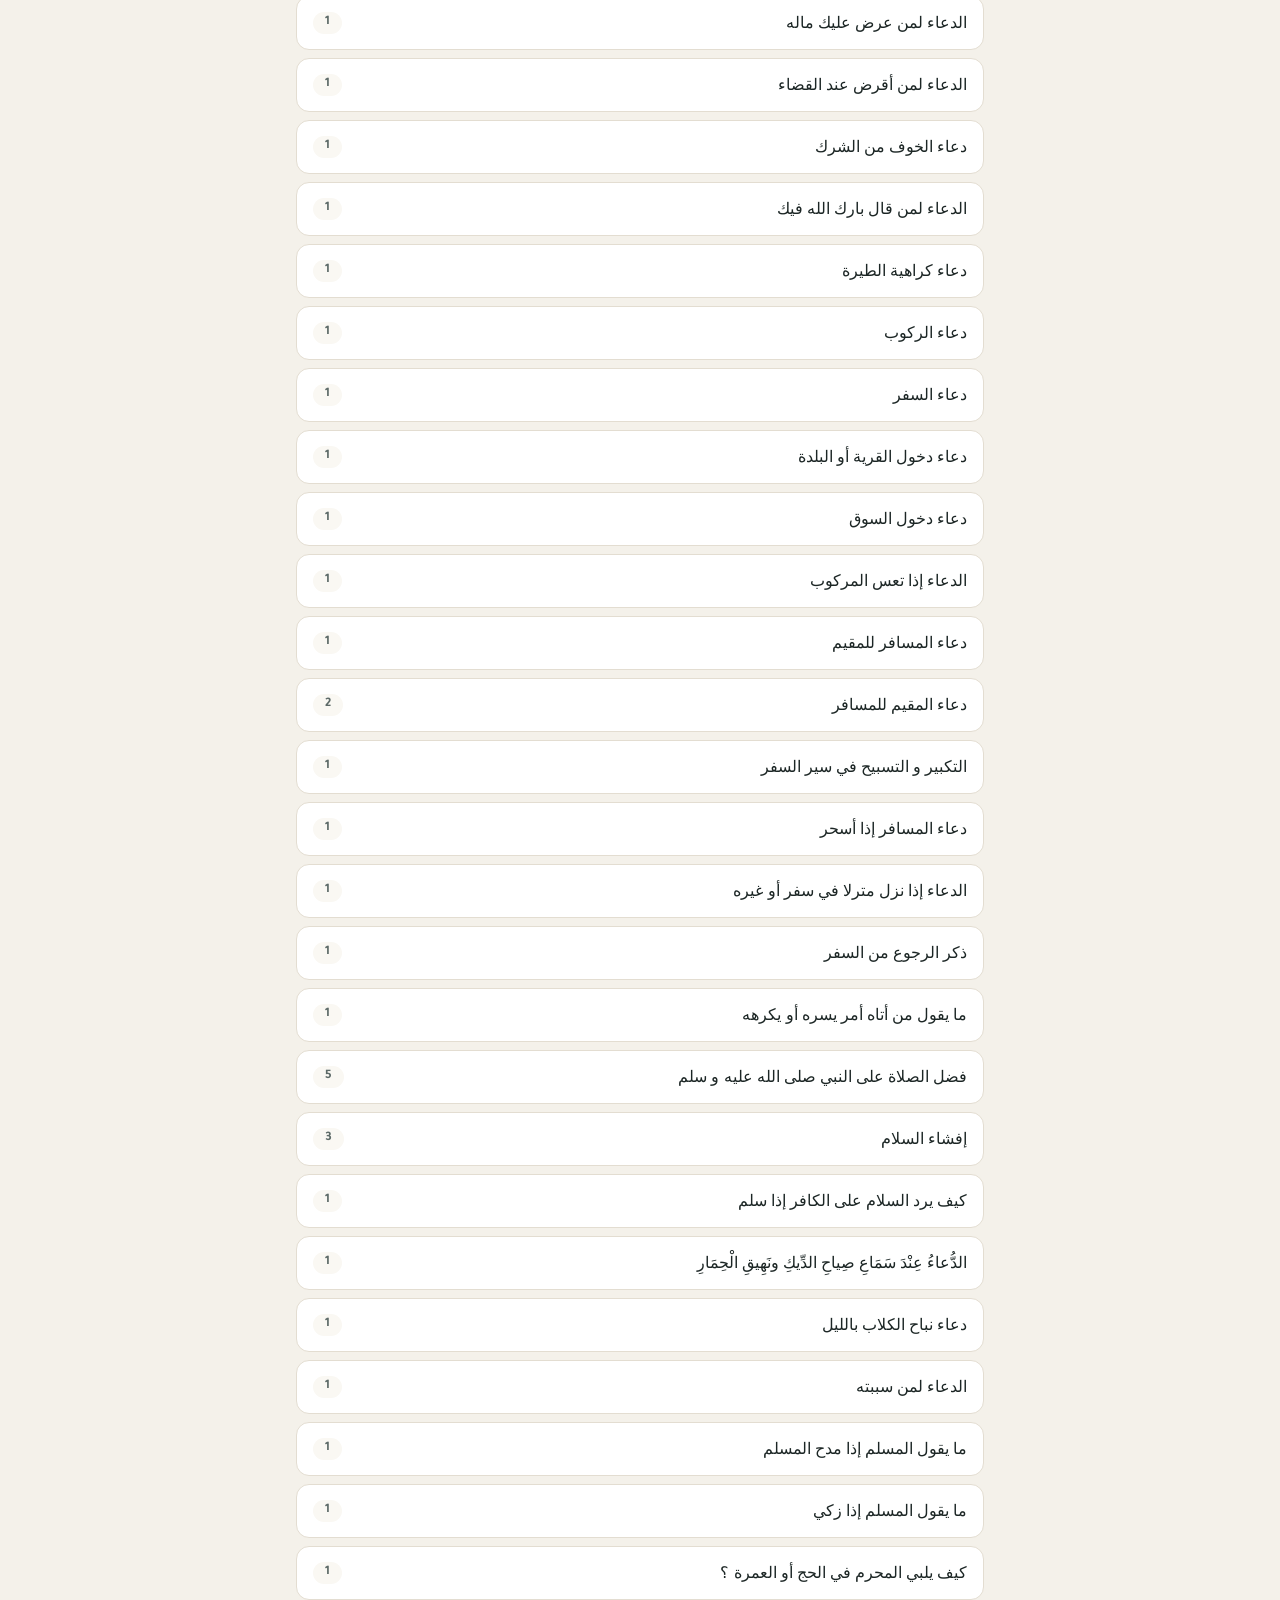
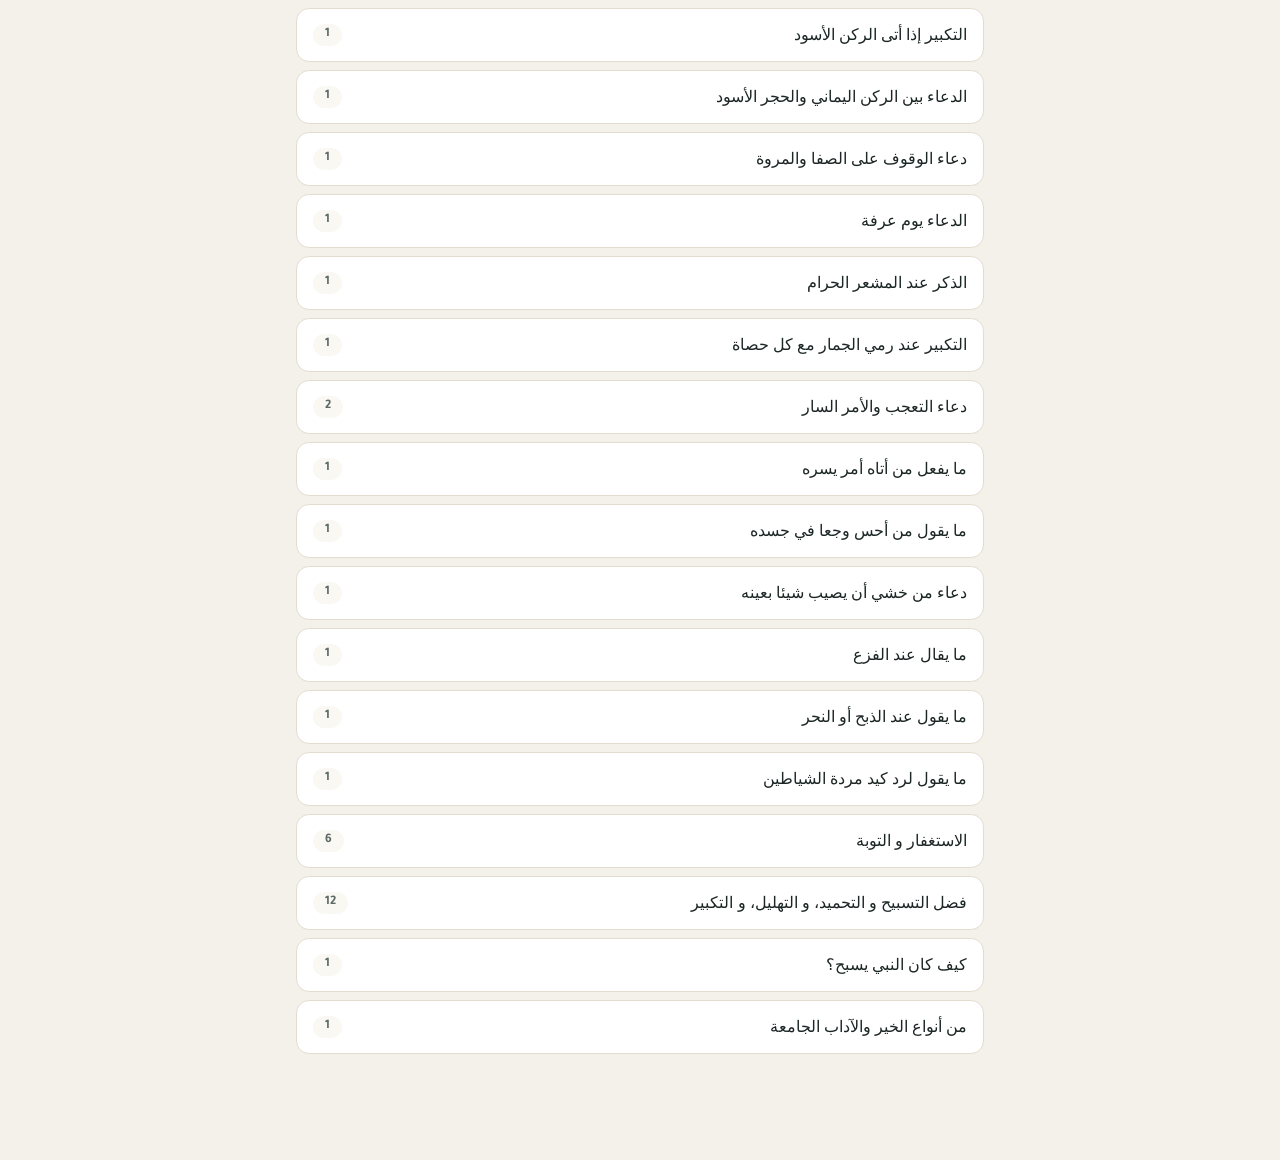
==== commit 30c3388a: "تطوير: صفحة أعمال صالحة + تسمية عامة (أذكار) + رمز QR على البطاقات بدل الدومين - صفحة الأعمال الصالح" ====
--- a/index.html
+++ b/index.html
@@ -4,8 +4,8 @@
   <meta charset="UTF-8" />
   <meta name="viewport" content="width=device-width, initial-scale=1.0, viewport-fit=cover" />
   <meta name="theme-color" content="#0f3d3e" />
-  <meta name="description" content="أذكار المسلم الصحيحة الموثّقة: أذكار الصباح والمساء والنوم، بطاقات أذكار للمشاركة، ومواقيت الصلاة. يعمل بدون إنترنت." />
-  <title>أذكار المسلم — أذكار صحيحة وبطاقات ومواقيت</title>
+  <meta name="description" content="أذكار صحيحة موثّقة: الصباح والمساء والنوم وحصن المسلم، بطاقات للمشاركة، مواقيت الصلاة، وأعمال صالحة. يعمل بدون إنترنت." />
+  <title>أذكار — صحيحة موثّقة وبطاقات ومواقيت</title>
 
   <link rel="manifest" href="manifest.webmanifest" />
   <link rel="apple-touch-icon" href="icons/icon-180.png" />
@@ -21,7 +21,7 @@
   <header class="app-header">
     <div class="header-inner">
       <button id="backBtn" class="icon-btn hidden" aria-label="رجوع">&#8594;</button>
-      <h1 id="appTitle">أذكار المسلم</h1>
+      <h1 id="appTitle">أذكار</h1>
       <button id="themeBtn" class="icon-btn" aria-label="الوضع الليلي">&#9789;</button>
     </div>
   </header>
@@ -33,12 +33,14 @@
   <nav class="tabbar" id="tabbar">
     <button class="tab active" data-tab="athkar"><span class="tab-ic">📿</span><span>الأذكار</span></button>
     <button class="tab" data-tab="cards"><span class="tab-ic">🎴</span><span>بطاقات</span></button>
+    <button class="tab" data-tab="deeds"><span class="tab-ic">🌿</span><span>أعمال</span></button>
     <button class="tab" data-tab="prayer"><span class="tab-ic">🕌</span><span>المواقيت</span></button>
   </nav>
 
   <script src="data/adhkar.js"></script>
   <script src="data/cards.js"></script>
   <script src="data/hisn.js"></script>
+  <script src="data/deeds.js"></script>
   <script src="app.js"></script>
   <script>
     if ("serviceWorker" in navigator) {
--- a/styles.css
+++ b/styles.css
@@ -197,7 +197,14 @@
 
 /* ===== البطاقات ===== */
 .card-preview { display: flex; justify-content: center; margin: 6px 0 16px; }
-.card-preview canvas { width: 100%; max-width: 360px; height: auto; border-radius: 18px; box-shadow: var(--shadow); }
+.card-preview canvas { width: auto; height: auto; max-width: 100%; max-height: 62vh; border-radius: 18px; box-shadow: var(--shadow); }
+.upload-label { display: block; text-align: center; cursor: pointer; }
+.filter-panel { background: var(--surface); border: 1px solid var(--line); border-radius: var(--radius); padding: 14px; margin-top: 10px; }
+.slider-box { margin: 12px 2px; }
+.slider-box label { display: flex; justify-content: space-between; font-family: "Tajawal"; font-weight: 700; font-size: .85rem; color: var(--text-muted); margin-bottom: 6px; }
+.slider-box label span { color: var(--accent); }
+.frange { width: 100%; accent-color: var(--primary); height: 6px; }
+[data-theme="dark"] .frange { accent-color: var(--accent); }
 .card-actions { display: grid; grid-template-columns: repeat(2, 1fr); gap: 10px; margin-bottom: 18px; }
 .act {
   padding: 13px; border-radius: 13px; border: 1px solid var(--line);
@@ -293,6 +300,22 @@
 .audio-btn:active { transform: scale(.98); }
 .muted-line { text-align: center; color: var(--text-muted); padding: 16px; }
 
+/* ===== الأعمال الصالحة ===== */
+.deeds-list { display: flex; flex-direction: column; gap: 14px; }
+.deed-card { background: var(--surface); border: 1px solid var(--line); border-radius: var(--radius); padding: 18px; box-shadow: var(--shadow); }
+.deed-head { display: flex; align-items: center; gap: 10px; margin-bottom: 10px; }
+.deed-ic { font-size: 1.7rem; }
+.deed-head h3 { color: var(--primary); font-size: 1.15rem; }
+.deed-desc { color: var(--text); line-height: 1.8; margin-bottom: 8px; }
+.deed-virtue { color: var(--text-muted); line-height: 1.9; font-family: "Amiri", "Tajawal"; border-right: 3px solid var(--accent); padding-right: 12px; margin-bottom: 12px; }
+.deed-foot { display: flex; align-items: center; justify-content: space-between; gap: 10px; }
+.deed-share {
+  flex: 0 0 auto; padding: 9px 16px; border-radius: 99px; border: 1px solid var(--primary);
+  background: var(--primary); color: #fff; font-family: "Tajawal"; font-weight: 700; font-size: .85rem; cursor: pointer;
+}
+[data-theme="dark"] .deed-share { background: var(--accent); border-color: var(--accent); color: #0c1716; }
+.deed-share:active { transform: scale(.96); }
+
 /* ===== Toast ===== */
 #toast {
   position: fixed; bottom: 90px; left: 50%; transform: translateX(-50%) translateY(20px);
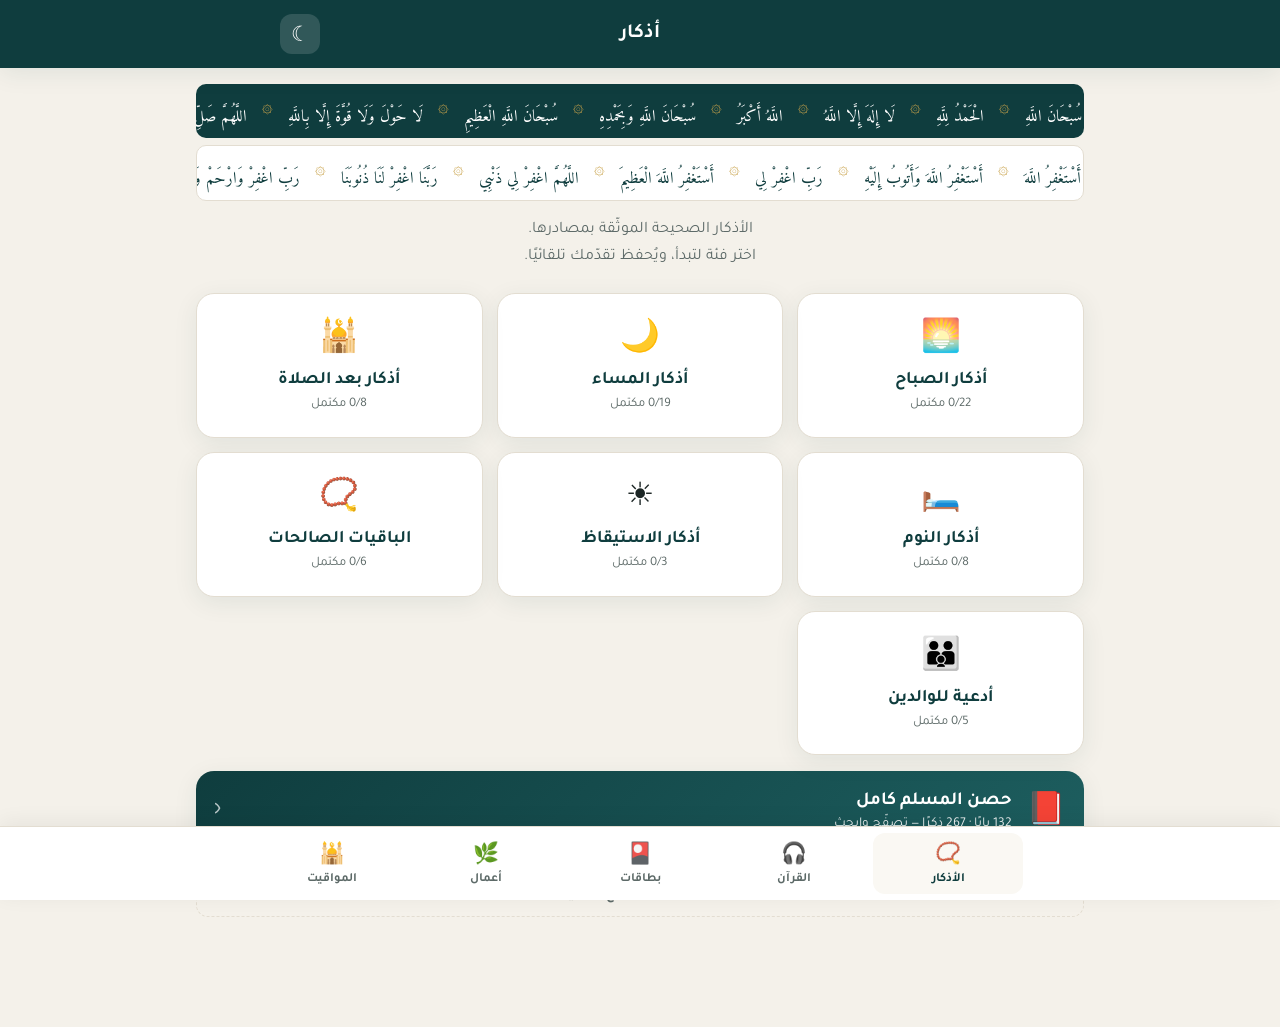
==== commit 86426edf: "إضافة تبويب القرآن الكريم: 9 قرّاء + تشغيل + تحميل للعمل دون إنترنت - مشغّل عائم (تشغيل/إيقاف، الساب" ====
--- a/index.html
+++ b/index.html
@@ -30,8 +30,20 @@
     <!-- يُحقن المحتوى ديناميكيًا -->
   </main>
 
+  <div class="player hidden" id="player">
+    <button class="pl-btn" id="plPrev" aria-label="السابقة">⏮</button>
+    <button class="pl-btn main" id="plToggle" aria-label="تشغيل">▶</button>
+    <button class="pl-btn" id="plNext" aria-label="التالية">⏭</button>
+    <div class="pl-info">
+      <span id="plTitle"></span>
+      <input type="range" id="plSeek" min="0" max="100" value="0" />
+    </div>
+    <button class="pl-btn" id="plClose" aria-label="إغلاق">✕</button>
+  </div>
+
   <nav class="tabbar" id="tabbar">
     <button class="tab active" data-tab="athkar"><span class="tab-ic">📿</span><span>الأذكار</span></button>
+    <button class="tab" data-tab="quran"><span class="tab-ic">🎧</span><span>القرآن</span></button>
     <button class="tab" data-tab="cards"><span class="tab-ic">🎴</span><span>بطاقات</span></button>
     <button class="tab" data-tab="deeds"><span class="tab-ic">🌿</span><span>أعمال</span></button>
     <button class="tab" data-tab="prayer"><span class="tab-ic">🕌</span><span>المواقيت</span></button>
@@ -41,6 +53,7 @@
   <script src="data/cards.js"></script>
   <script src="data/hisn.js"></script>
   <script src="data/deeds.js"></script>
+  <script src="data/quran.js"></script>
   <script src="app.js"></script>
   <script>
     if ("serviceWorker" in navigator) {
--- a/styles.css
+++ b/styles.css
@@ -164,19 +164,22 @@
 @media (min-width: 600px) { .cat-grid { grid-template-columns: repeat(3, 1fr); } .dhikr-text { font-size: 1.65rem; } }
 
 /* ===== الأشرطة المتحركة ===== */
-.ticker-wrap { margin: -4px 0 18px; display: flex; flex-direction: column; gap: 8px; }
-.ticker { overflow: hidden; background: var(--primary); border-radius: 12px; padding: 9px 0; box-shadow: var(--shadow); }
-[data-theme="dark"] .ticker { background: var(--surface); border: 1px solid var(--line); }
-.tk-track { display: inline-flex; align-items: center; white-space: nowrap; will-change: transform; }
-.ticker.rtl .tk-track { animation: tk-rtl 34s linear infinite; }
-.ticker.ltr .tk-track { animation: tk-ltr 30s linear infinite; }
+.ticker-wrap { margin: -2px 0 16px; display: flex; flex-direction: column; gap: 7px; }
+.ticker { overflow: hidden; border-radius: 10px; padding: 7px 0; }
+.ticker.a { background: var(--primary); }
+.ticker.b { background: var(--surface); border: 1px solid var(--line); }
+[data-theme="dark"] .ticker.a { background: var(--surface); border: 1px solid var(--line); }
+.tk-track { display: inline-flex; align-items: center; white-space: nowrap; width: max-content; will-change: transform; }
+.ticker.a .tk-track { animation: tk-scroll 50s linear infinite; }
+.ticker.b .tk-track { animation: tk-scroll 44s linear infinite reverse; }
 .ticker:hover .tk-track { animation-play-state: paused; }
-.tk-item { font-family: "Amiri Quran", serif; font-size: 1.1rem; color: #fff; padding: 0 4px; }
-[data-theme="dark"] .tk-item { color: var(--primary); }
-.tk-dot { color: var(--accent); padding: 0 14px; font-size: .8rem; }
-@keyframes tk-rtl { from { transform: translateX(0); } to { transform: translateX(50%); } }
-@keyframes tk-ltr { from { transform: translateX(-50%); } to { transform: translateX(0); } }
-@media (prefers-reduced-motion: reduce) { .tk-track { animation-duration: 90s !important; } }
+.tk-item { font-family: "Amiri Quran", serif; font-size: 1.02rem; padding: 0 2px; }
+.ticker.a .tk-item { color: #fff; }
+[data-theme="dark"] .ticker.a .tk-item { color: var(--primary); }
+.ticker.b .tk-item { color: var(--primary); }
+.tk-dot { color: var(--accent); padding: 0 13px; font-size: .7rem; }
+@keyframes tk-scroll { from { transform: translateX(0); } to { transform: translateX(-50%); } }
+@media (prefers-reduced-motion: reduce) { .tk-track { animation: none; } }
 
 /* ===== شريط التبويب السفلي ===== */
 .tabbar {
@@ -205,6 +208,18 @@
 .slider-box label span { color: var(--accent); }
 .frange { width: 100%; accent-color: var(--primary); height: 6px; }
 [data-theme="dark"] .frange { accent-color: var(--accent); }
+.drag-hint { text-align: center; color: var(--text-muted); font-size: .82rem; margin: 2px 0 10px; }
+.card-preview canvas { cursor: default; touch-action: none; }
+.card-preview canvas.grabbing { cursor: grabbing; }
+.swatch-label { font-family: "Tajawal"; font-weight: 700; font-size: .85rem; color: var(--text-muted); margin: 10px 2px 8px; }
+.swatch-row { display: flex; flex-wrap: wrap; gap: 8px; }
+.swatch {
+  width: 34px; height: 34px; border-radius: 9px; cursor: pointer;
+  border: 2px solid var(--line); display: grid; place-items: center; font-size: .9rem; color: var(--text-muted);
+  background: var(--surface); padding: 0; overflow: hidden; position: relative;
+}
+.swatch.active { border-color: var(--accent); transform: scale(1.08); }
+.swatch.pick input[type="color"] { position: absolute; inset: 0; opacity: 0; cursor: pointer; }
 .card-actions { display: grid; grid-template-columns: repeat(2, 1fr); gap: 10px; margin-bottom: 18px; }
 .act {
   padding: 13px; border-radius: 13px; border: 1px solid var(--line);
@@ -299,6 +314,41 @@
 }
 .audio-btn:active { transform: scale(.98); }
 .muted-line { text-align: center; color: var(--text-muted); padding: 16px; }
+.hisn-entry {
+  display: flex; align-items: center; gap: 14px; margin-top: 16px;
+  padding: 18px; border-radius: var(--radius); cursor: pointer;
+  background: linear-gradient(135deg, var(--primary), var(--primary-soft)); color: #fff; box-shadow: var(--shadow);
+}
+[data-theme="dark"] .hisn-entry { background: var(--surface); border: 1px solid var(--accent); color: var(--text); }
+.hisn-entry:active { transform: scale(.99); }
+.he-ic { font-size: 2rem; }
+.he-txt { flex: 1; }
+.he-txt h3 { font-size: 1.15rem; margin-bottom: 3px; }
+.he-txt p { font-size: .85rem; opacity: .9; }
+.he-arrow { font-size: 1.6rem; opacity: .7; }
+
+/* أزرار مشاركة الذكر */
+.dhikr-actions { display: flex; gap: 8px; margin-top: 12px; padding-top: 12px; border-top: 1px solid var(--line); }
+.mini-act {
+  flex: 1; padding: 9px; border-radius: 10px; border: 1px solid var(--line);
+  background: var(--surface-2); color: var(--text-muted); font-family: "Tajawal"; font-weight: 700; font-size: .82rem; cursor: pointer;
+}
+.mini-act:active { transform: scale(.97); }
+.mini-act:hover { border-color: var(--accent); color: var(--accent); }
+
+/* حول والمصادر */
+.about-link {
+  display: block; width: 100%; margin: 20px 0 4px; padding: 12px;
+  background: transparent; border: 1px dashed var(--line); border-radius: 12px;
+  color: var(--text-muted); font-family: "Tajawal"; font-weight: 700; font-size: .9rem; cursor: pointer;
+}
+.about-link:hover { border-color: var(--accent); color: var(--accent); }
+.about-box { background: var(--surface); border: 1px solid var(--line); border-radius: var(--radius); padding: 20px; box-shadow: var(--shadow); line-height: 1.9; }
+.about-box h2 { color: var(--primary); margin-bottom: 12px; }
+.about-box h3 { color: var(--primary); margin: 16px 0 8px; font-size: 1.05rem; }
+.about-box ul { padding-right: 20px; }
+.about-box li { margin-bottom: 6px; }
+.about-box .about-note { margin-top: 16px; padding: 14px; background: var(--surface-2); border-right: 3px solid var(--accent); border-radius: 8px; color: var(--text-muted); font-size: .9rem; }
 
 /* ===== الأعمال الصالحة ===== */
 .deeds-list { display: flex; flex-direction: column; gap: 14px; }
@@ -316,6 +366,40 @@
 [data-theme="dark"] .deed-share { background: var(--accent); border-color: var(--accent); color: #0c1716; }
 .deed-share:active { transform: scale(.96); }
 
+/* ===== القرآن الكريم ===== */
+.quran-top { display: flex; align-items: center; gap: 10px; margin-bottom: 12px; }
+.q-label { font-family: "Tajawal"; font-weight: 700; color: var(--primary); white-space: nowrap; }
+.surah-list { display: flex; flex-direction: column; gap: 6px; }
+.surah-row {
+  display: flex; align-items: center; gap: 12px; padding: 13px 14px;
+  background: var(--surface); border: 1px solid var(--line); border-radius: 12px; cursor: pointer;
+  transition: border-color .2s, transform .1s;
+}
+.surah-row:active { transform: scale(.99); }
+.surah-row:hover { border-color: var(--accent); }
+.surah-row.active { border-color: var(--accent); background: var(--surface-2); }
+.sr-num { flex: 0 0 auto; width: 30px; height: 30px; display: grid; place-items: center; border-radius: 8px; background: var(--surface-2); color: var(--text-muted); font-family: "Tajawal"; font-weight: 700; font-size: .82rem; }
+.surah-row.active .sr-num { background: var(--accent); color: #0c1716; }
+.sr-name { flex: 1; font-family: "Amiri", "Tajawal"; font-size: 1.15rem; font-weight: 700; color: var(--text); }
+.sr-dl { flex: 0 0 auto; width: 40px; height: 40px; border-radius: 10px; border: 1px solid var(--line); background: var(--surface); cursor: pointer; font-size: 1.05rem; color: var(--text-muted); }
+.sr-dl.done { background: var(--accent); border-color: var(--accent); color: #0c1716; }
+.sr-dl:active { transform: scale(.92); }
+
+/* مشغّل عائم */
+.player {
+  position: sticky; bottom: 0; z-index: 18;
+  display: flex; align-items: center; gap: 8px; padding: 10px 12px;
+  background: var(--primary); color: #fff; box-shadow: 0 -4px 20px rgba(0,0,0,.18);
+}
+[data-theme="dark"] .player { background: var(--surface); border-top: 1px solid var(--accent); color: var(--text); }
+.player.hidden { display: none; }
+.pl-btn { background: rgba(255,255,255,.15); border: none; color: inherit; width: 40px; height: 40px; border-radius: 10px; cursor: pointer; font-size: 1.1rem; display: grid; place-items: center; flex: 0 0 auto; }
+[data-theme="dark"] .pl-btn { background: var(--surface-2); }
+.pl-btn.main { background: var(--accent); color: #0c1716; }
+.pl-info { flex: 1; min-width: 0; display: flex; flex-direction: column; gap: 4px; }
+#plTitle { font-family: "Tajawal"; font-weight: 700; font-size: .85rem; white-space: nowrap; overflow: hidden; text-overflow: ellipsis; }
+#plSeek { width: 100%; accent-color: var(--accent); height: 5px; }
+
 /* ===== Toast ===== */
 #toast {
   position: fixed; bottom: 90px; left: 50%; transform: translateX(-50%) translateY(20px);
@@ -325,3 +409,44 @@
 }
 [data-theme="dark"] #toast { background: var(--accent); color: #0c1716; }
 #toast.show { opacity: 1; transform: translateX(-50%) translateY(0); }
+
+/* ===== تنظيم البطاقات + تخطيط سطح المكتب ===== */
+.cards-layout { display: block; }
+.card-controls { display: flex; flex-direction: column; gap: 4px; }
+.ctl-group { margin-bottom: 2px; }
+.card-controls .section-label { margin: 14px 0 8px; }
+
+details.ctl {
+  border: 1px solid var(--line); border-radius: 14px; background: var(--surface);
+  margin-top: 10px; overflow: hidden;
+}
+details.ctl > summary {
+  cursor: pointer; padding: 14px 16px; list-style: none;
+  font-family: "Tajawal"; font-weight: 700; color: var(--primary);
+  display: flex; align-items: center; justify-content: space-between;
+}
+details.ctl > summary::-webkit-details-marker { display: none; }
+details.ctl > summary::after { content: "▾"; color: var(--text-muted); transition: transform .2s; }
+details.ctl[open] > summary::after { transform: rotate(180deg); }
+.ctl-body { padding: 0 14px 14px; }
+.ctl-body.custom-box { border: none; background: transparent; box-shadow: none; border-radius: 0; }
+.upload-label { margin: 0; }
+
+/* شريط التبويب: توسيط على الشاشات الكبيرة */
+.tabbar { justify-content: center; gap: 4px; }
+.tab { flex: 1 1 0; max-width: 150px; }
+
+@media (min-width: 760px) {
+  .container { max-width: 860px; }
+  .cards-layout {
+    display: grid; grid-template-columns: minmax(0, 0.95fr) minmax(0, 1.05fr);
+    gap: 24px; align-items: start;
+  }
+  .card-stage { position: sticky; top: 86px; }
+  .card-actions { grid-template-columns: repeat(2, 1fr); }
+  .cat-grid { grid-template-columns: repeat(3, 1fr); }
+}
+
+@media (min-width: 1024px) {
+  .container { max-width: 920px; }
+}
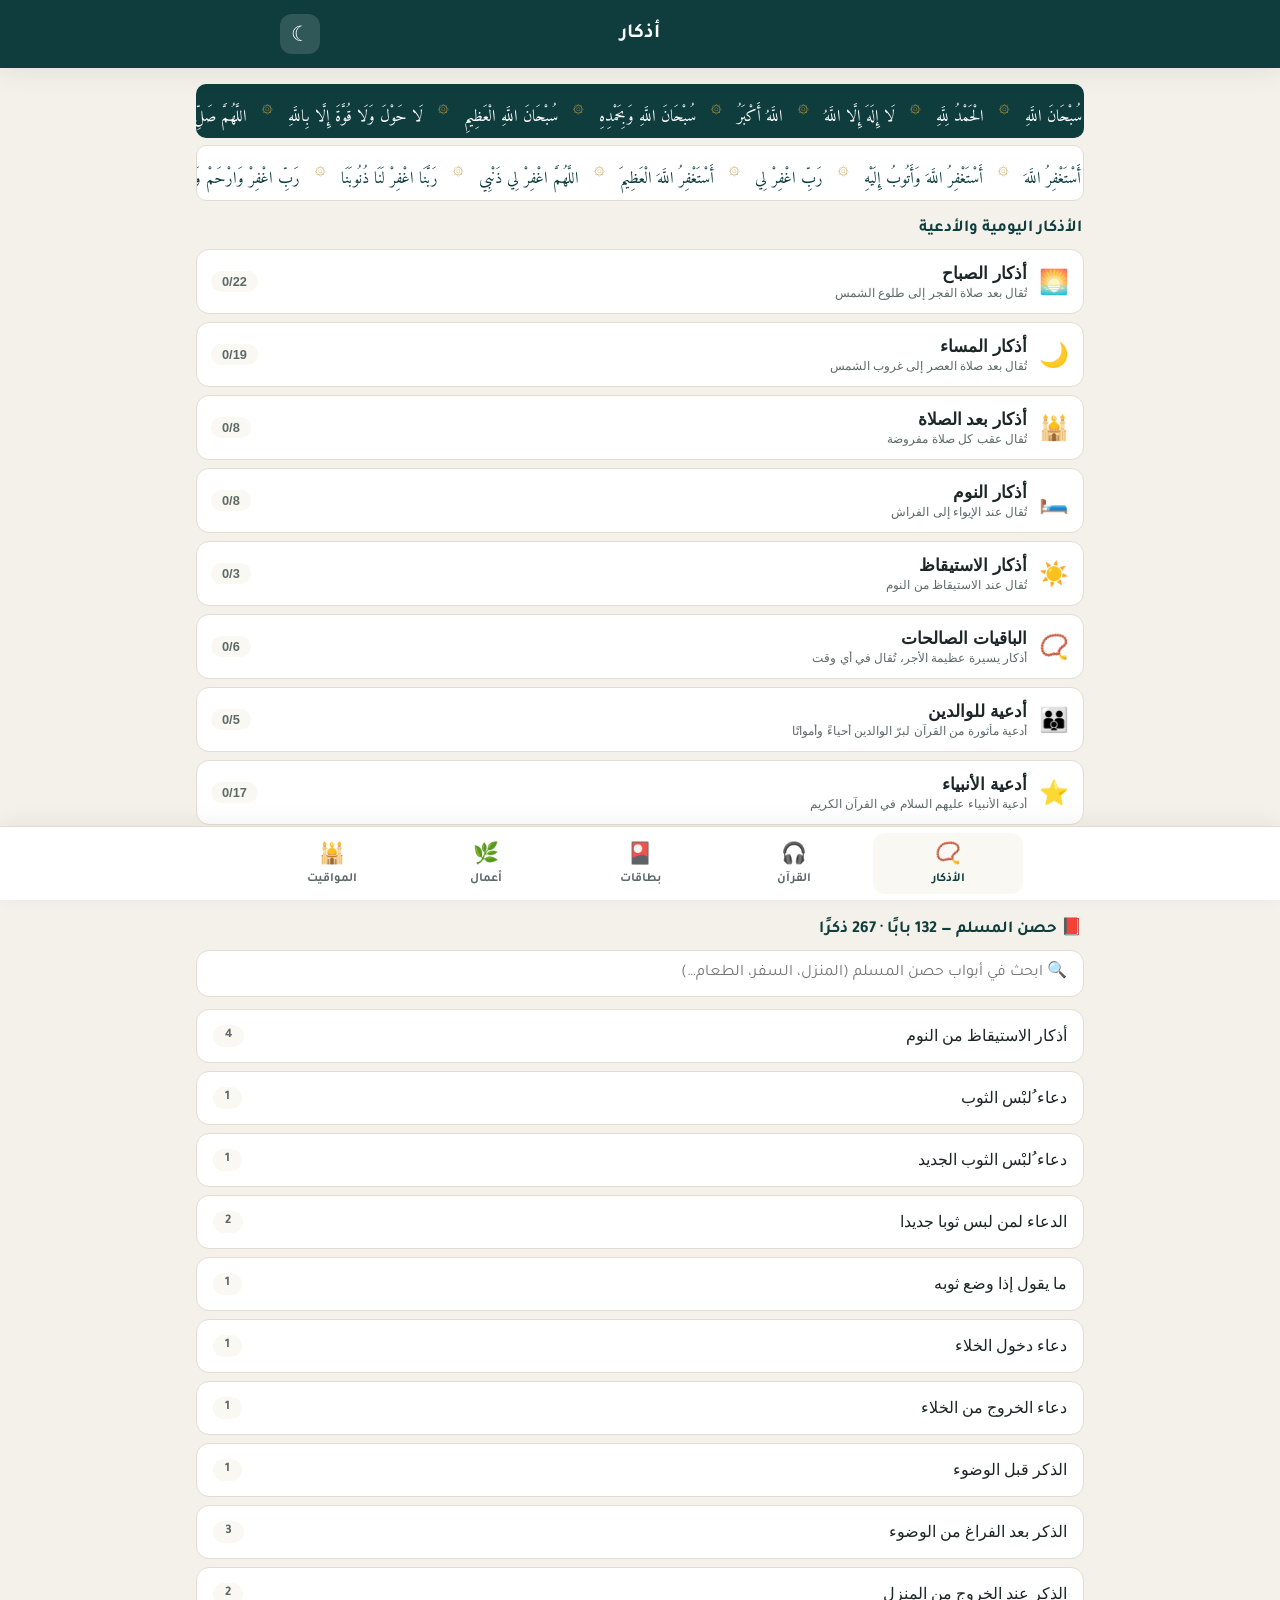
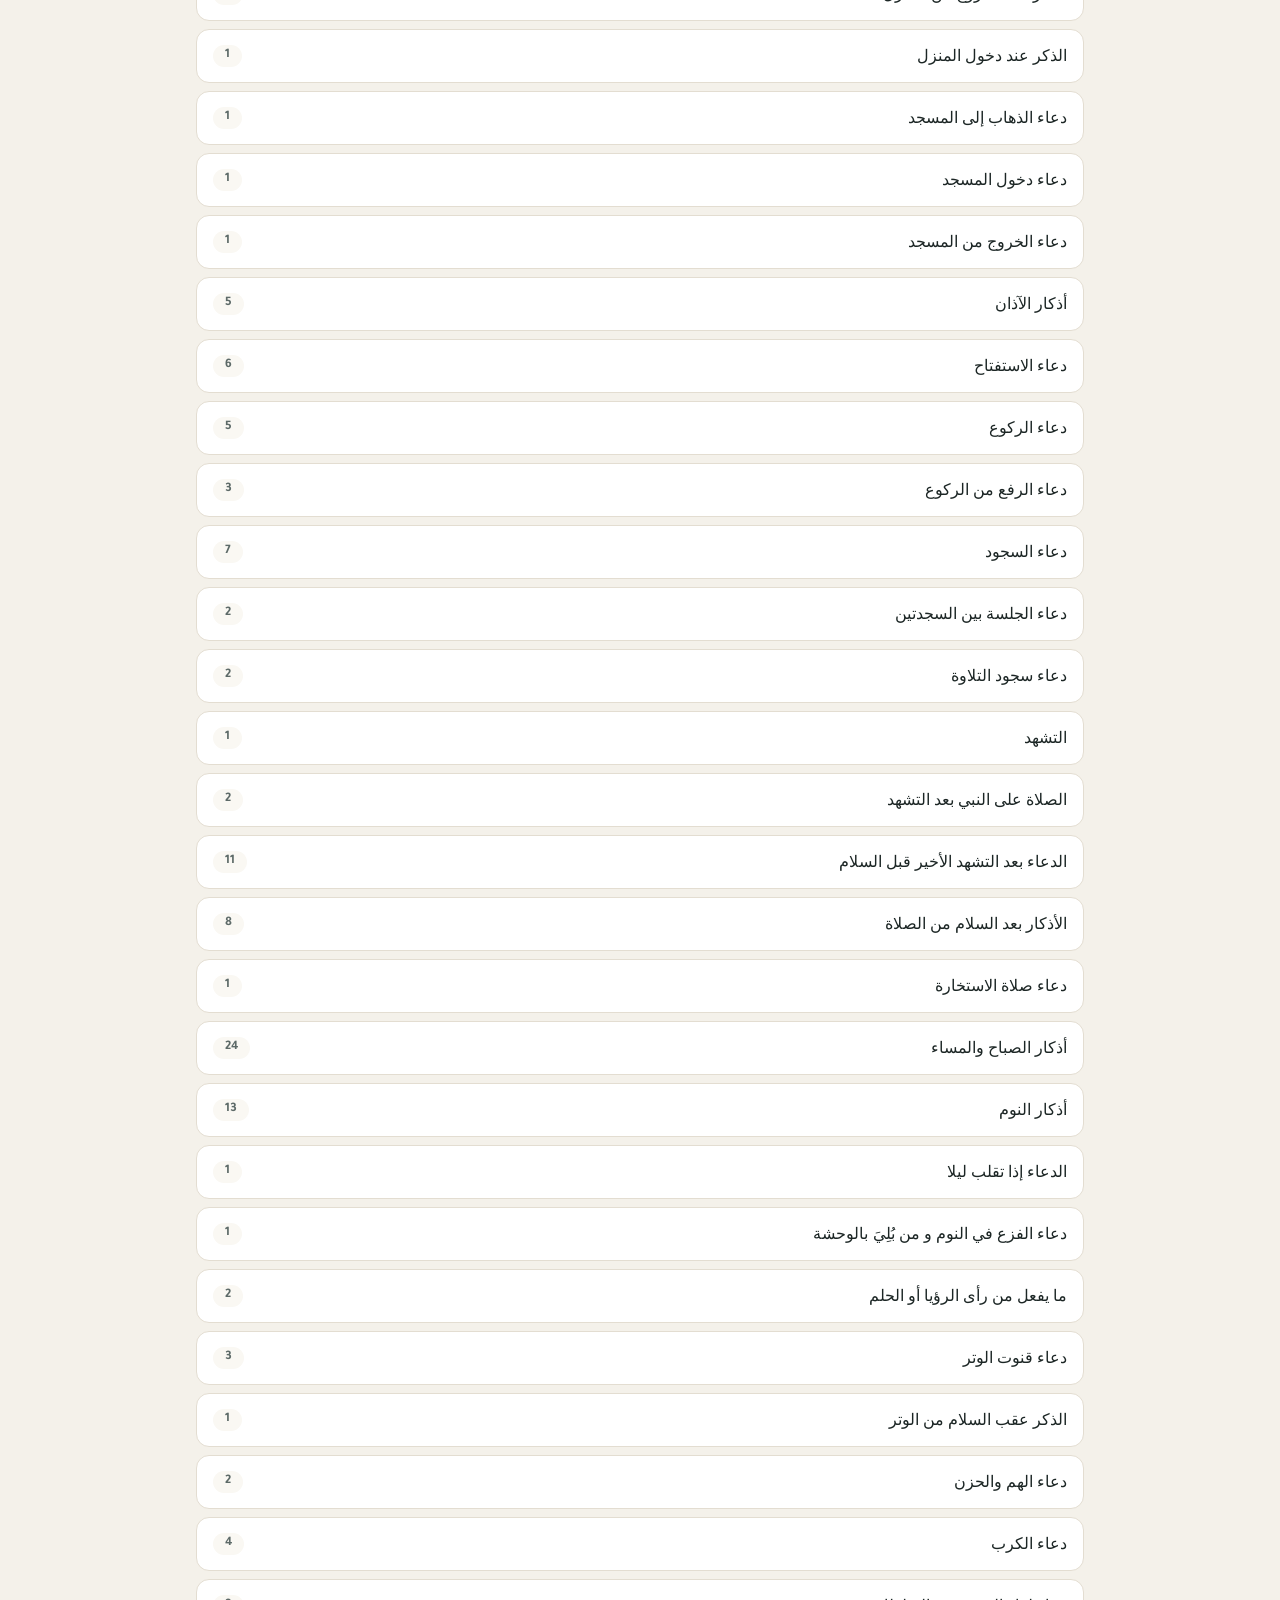
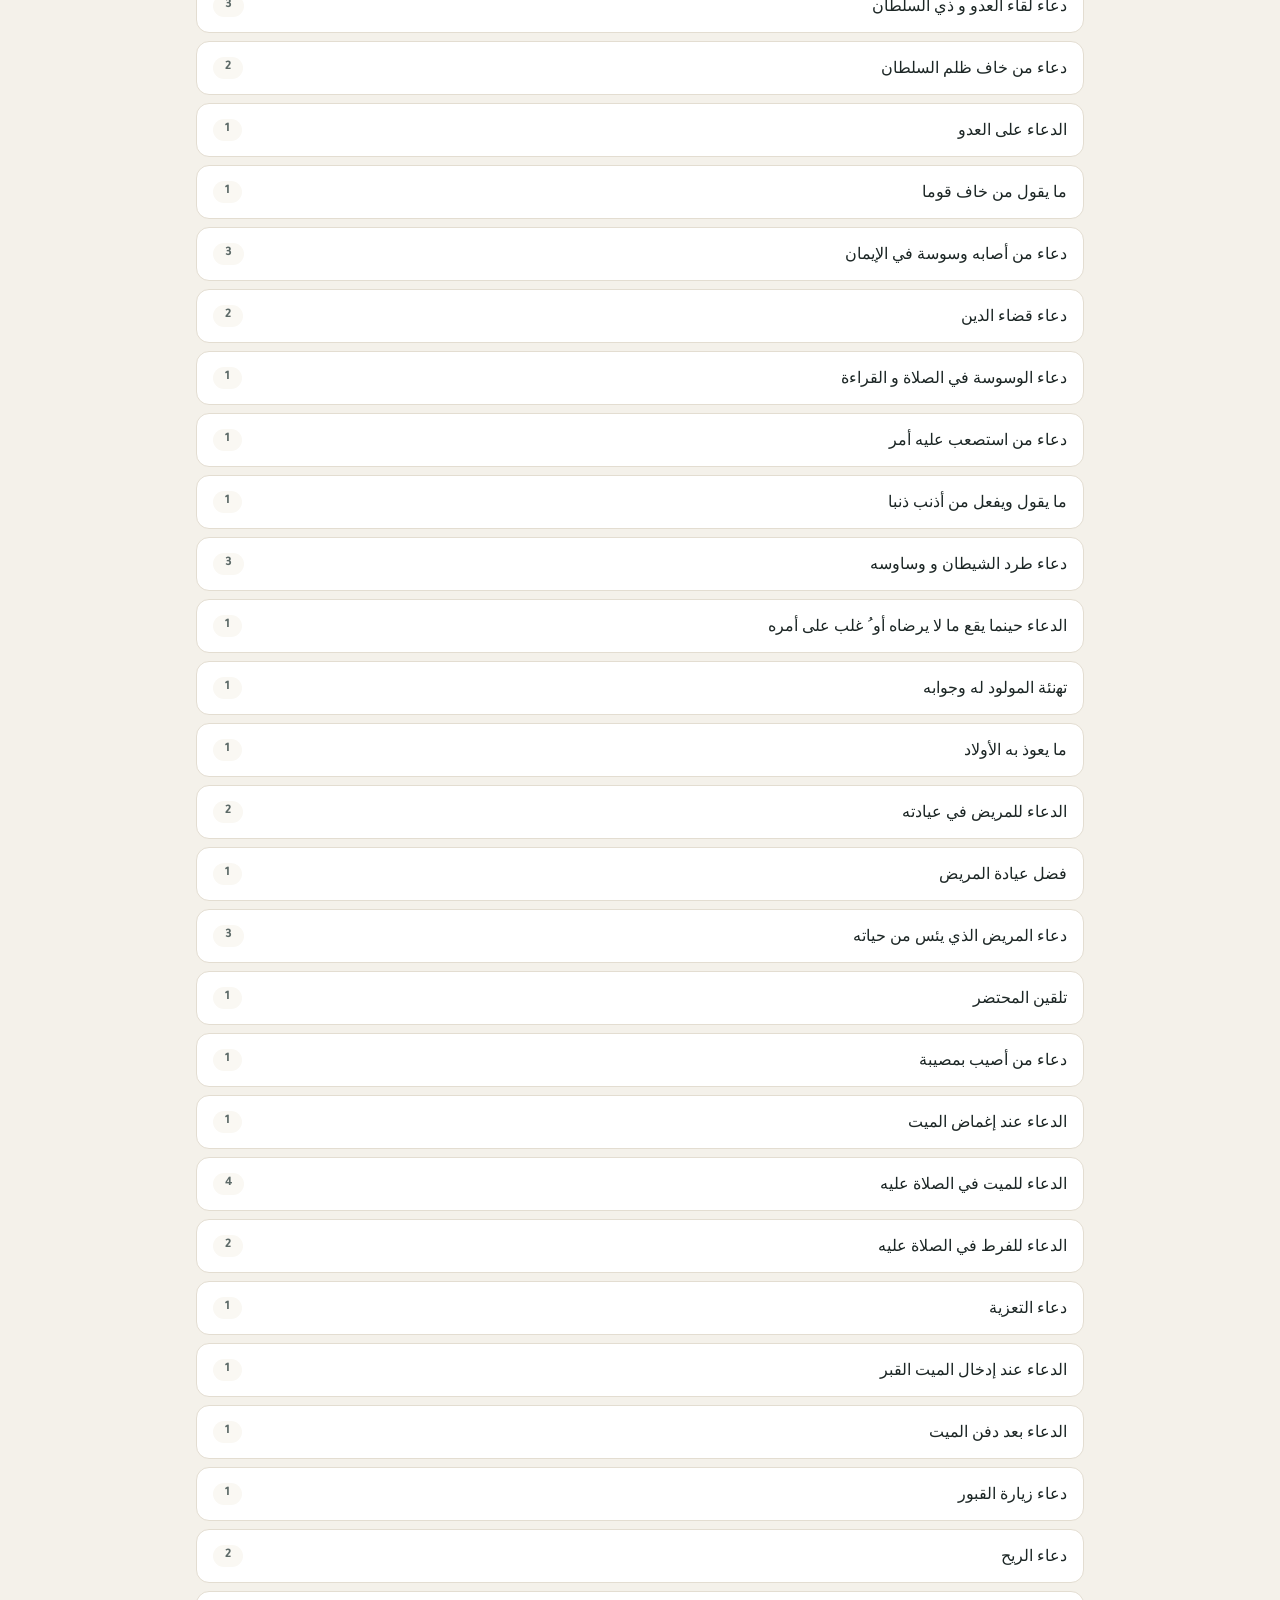
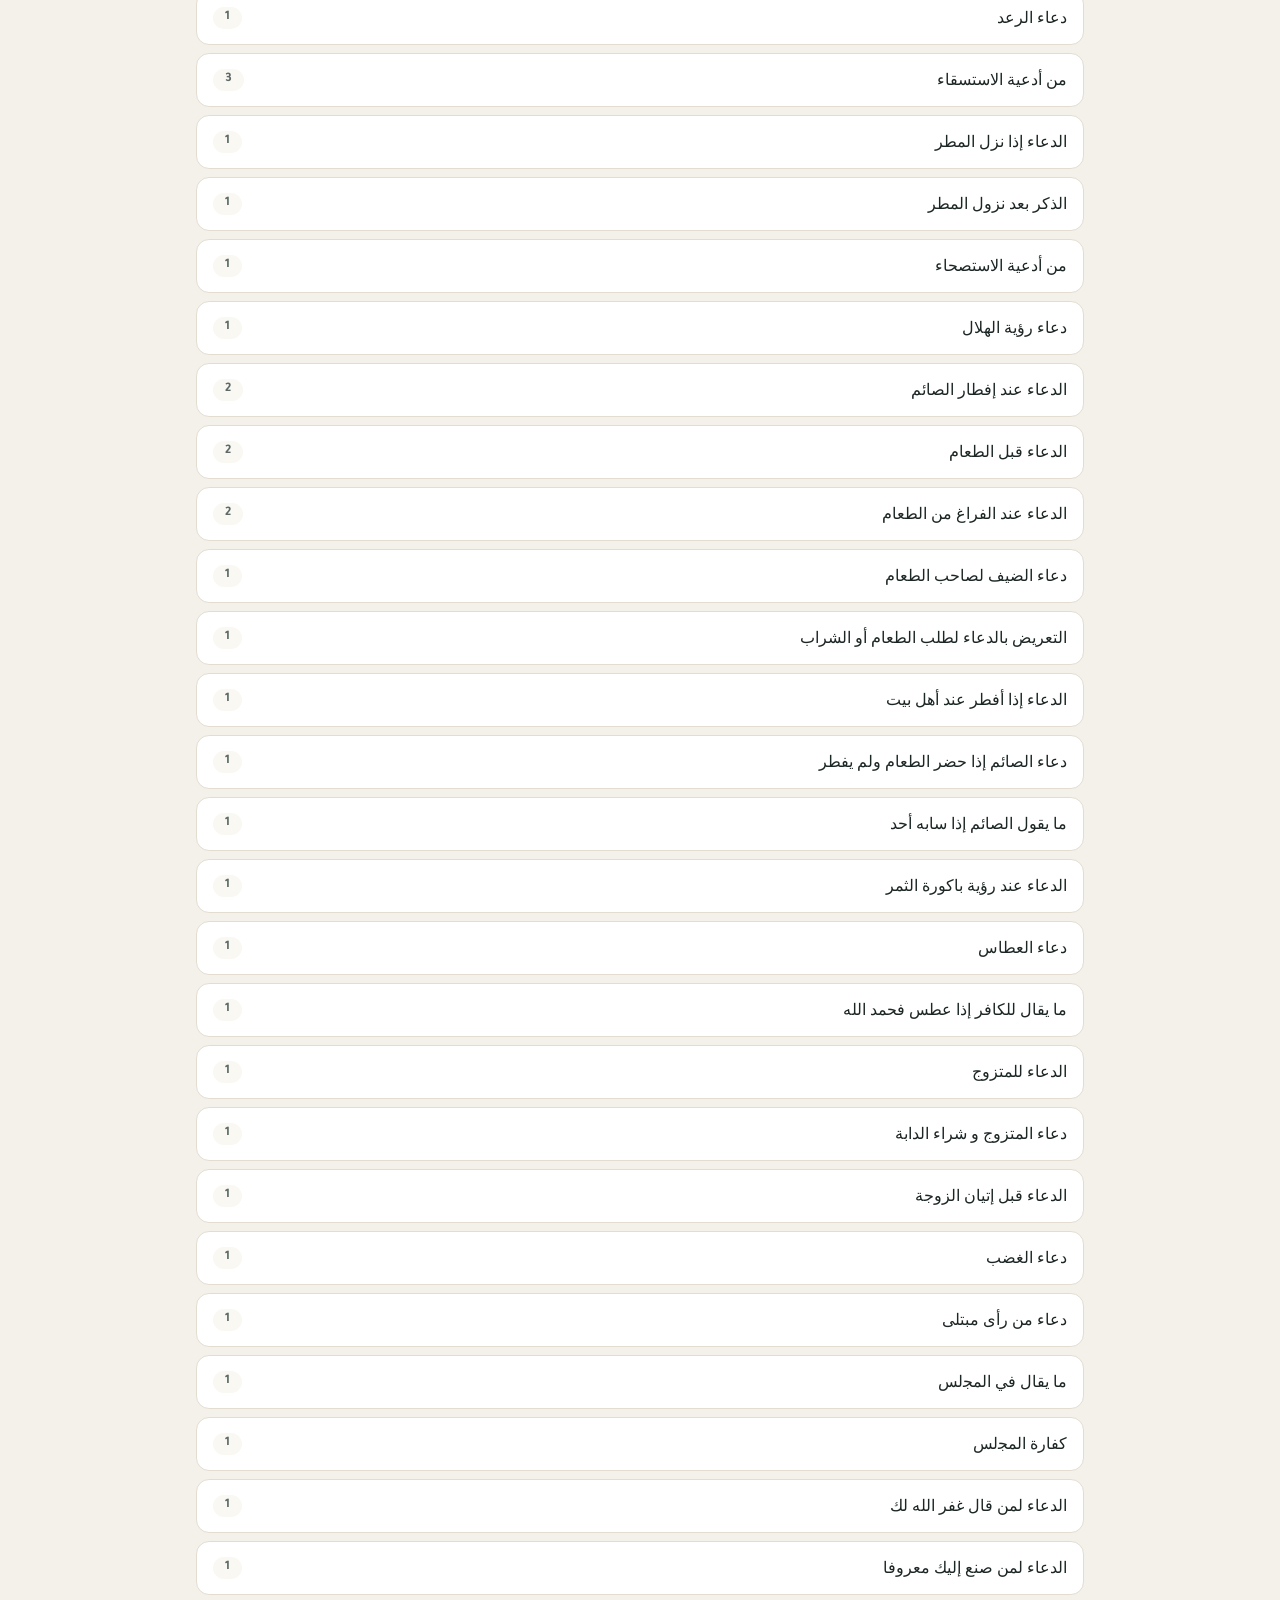
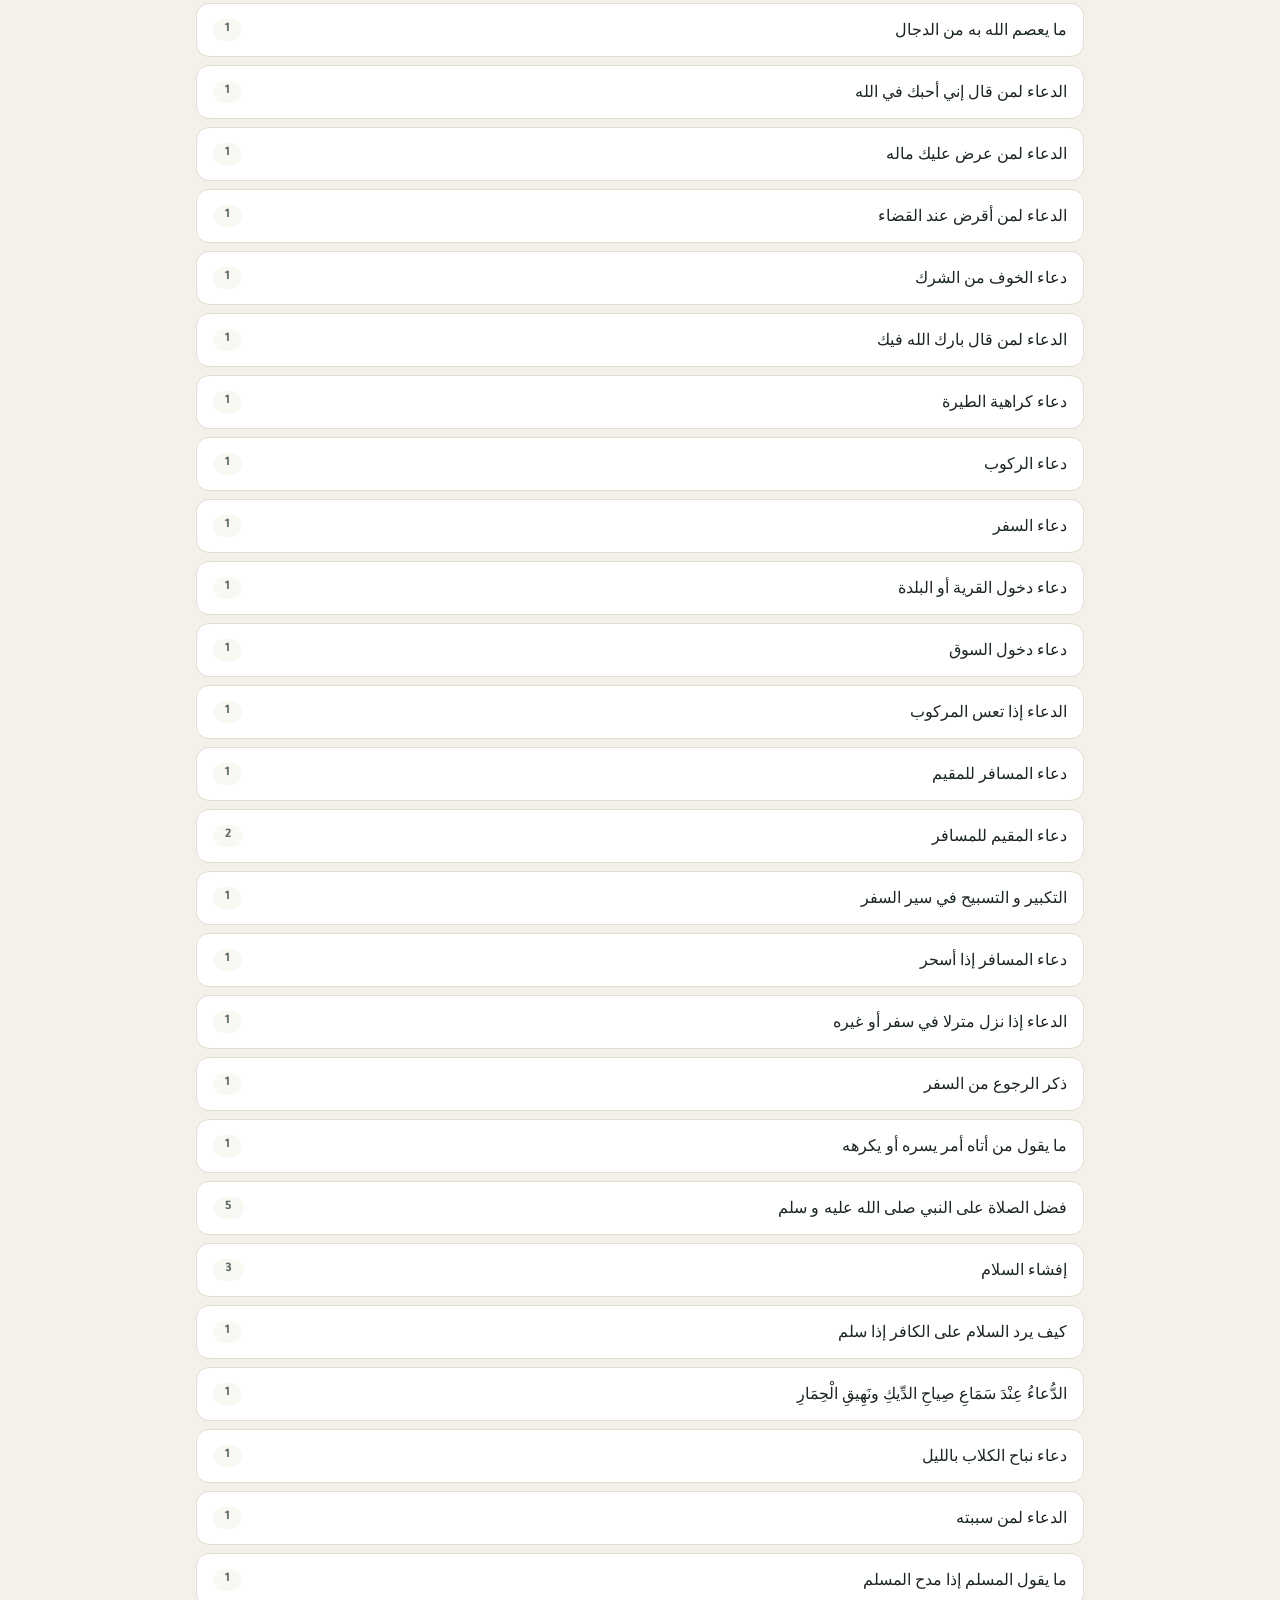
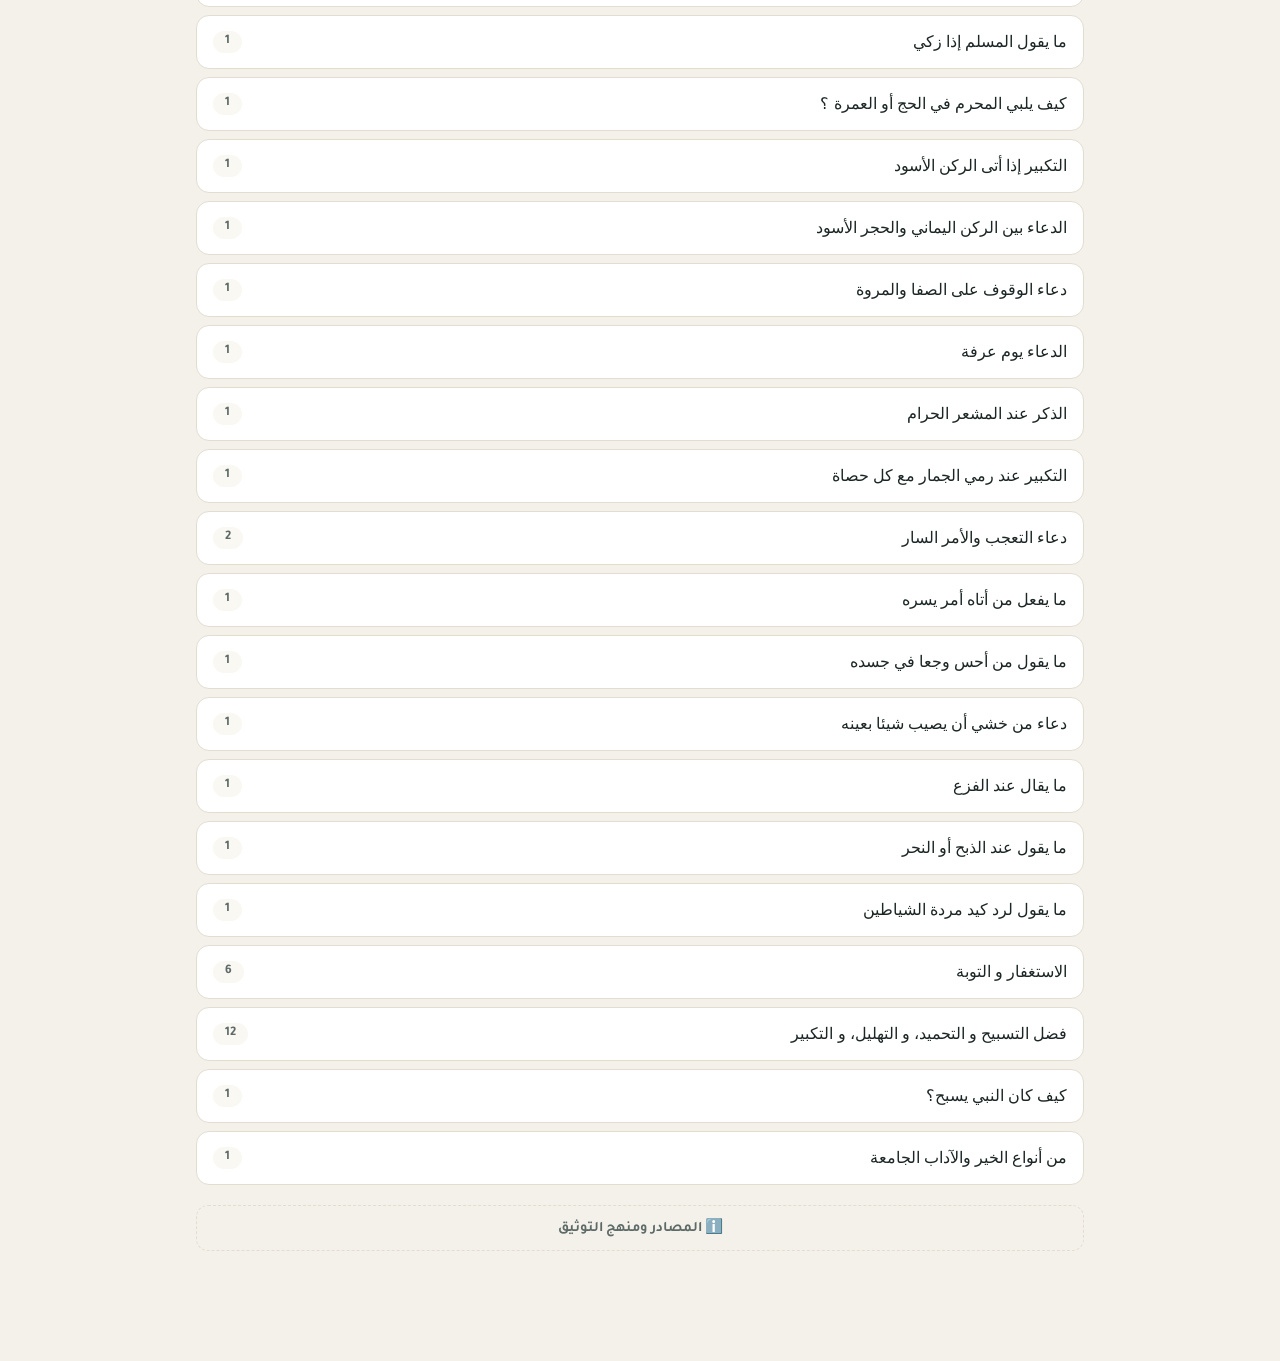
==== commit 655474d6: "إضافة أدعية الأنبياء (17) والرقية الشرعية (10) — آيات مجلوبة حرفيًا من مصدر قرآني معتمد - نص الآيات " ====
--- a/index.html
+++ b/index.html
@@ -30,26 +30,29 @@
     <!-- يُحقن المحتوى ديناميكيًا -->
   </main>
 
-  <div class="player hidden" id="player">
-    <button class="pl-btn" id="plPrev" aria-label="السابقة">⏮</button>
-    <button class="pl-btn main" id="plToggle" aria-label="تشغيل">▶</button>
-    <button class="pl-btn" id="plNext" aria-label="التالية">⏭</button>
-    <div class="pl-info">
-      <span id="plTitle"></span>
-      <input type="range" id="plSeek" min="0" max="100" value="0" />
+  <div class="bottom-dock">
+    <div class="player hidden" id="player">
+      <button class="pl-btn" id="plPrev" aria-label="السابقة">⏮</button>
+      <button class="pl-btn main" id="plToggle" aria-label="تشغيل">▶</button>
+      <button class="pl-btn" id="plNext" aria-label="التالية">⏭</button>
+      <div class="pl-info">
+        <span id="plTitle"></span>
+        <input type="range" id="plSeek" min="0" max="100" value="0" />
+      </div>
+      <button class="pl-btn" id="plClose" aria-label="إغلاق">✕</button>
     </div>
-    <button class="pl-btn" id="plClose" aria-label="إغلاق">✕</button>
+
+    <nav class="tabbar" id="tabbar">
+      <button class="tab active" data-tab="athkar"><span class="tab-ic">📿</span><span>الأذكار</span></button>
+      <button class="tab" data-tab="quran"><span class="tab-ic">🎧</span><span>القرآن</span></button>
+      <button class="tab" data-tab="cards"><span class="tab-ic">🎴</span><span>بطاقات</span></button>
+      <button class="tab" data-tab="deeds"><span class="tab-ic">🌿</span><span>أعمال</span></button>
+      <button class="tab" data-tab="prayer"><span class="tab-ic">🕌</span><span>المواقيت</span></button>
+    </nav>
   </div>
 
-  <nav class="tabbar" id="tabbar">
-    <button class="tab active" data-tab="athkar"><span class="tab-ic">📿</span><span>الأذكار</span></button>
-    <button class="tab" data-tab="quran"><span class="tab-ic">🎧</span><span>القرآن</span></button>
-    <button class="tab" data-tab="cards"><span class="tab-ic">🎴</span><span>بطاقات</span></button>
-    <button class="tab" data-tab="deeds"><span class="tab-ic">🌿</span><span>أعمال</span></button>
-    <button class="tab" data-tab="prayer"><span class="tab-ic">🕌</span><span>المواقيت</span></button>
-  </nav>
-
   <script src="data/adhkar.js"></script>
+  <script src="data/adhkar_extra.js"></script>
   <script src="data/cards.js"></script>
   <script src="data/hisn.js"></script>
   <script src="data/deeds.js"></script>
--- a/styles.css
+++ b/styles.css
@@ -182,8 +182,8 @@
 @media (prefers-reduced-motion: reduce) { .tk-track { animation: none; } }
 
 /* ===== شريط التبويب السفلي ===== */
+.bottom-dock { position: sticky; bottom: 0; z-index: 20; }
 .tabbar {
-  position: sticky; bottom: 0; z-index: 20;
   display: flex; background: var(--surface);
   border-top: 1px solid var(--line);
   padding: 6px 6px calc(env(safe-area-inset-bottom) + 6px);
@@ -289,6 +289,23 @@
 .err { color: #c0392b; }
 .stale { color: var(--accent); padding: 10px; font-size: .85rem; }
 
+/* ===== قوائم الأذكار المرتّبة ===== */
+.sec-title { font-family: "Tajawal"; font-weight: 700; color: var(--primary); font-size: 1.05rem; margin: 18px 2px 10px; }
+.acat-list { display: flex; flex-direction: column; gap: 8px; }
+.acat-row {
+  display: flex; align-items: center; gap: 12px; padding: 13px 14px; cursor: pointer; text-align: right;
+  background: var(--surface); border: 1px solid var(--line); border-radius: 13px; transition: border-color .2s, transform .1s;
+}
+.acat-row:active { transform: scale(.99); }
+.acat-row:hover { border-color: var(--accent); }
+.acat-row.full { border-color: var(--accent); }
+.ar-ic { font-size: 1.5rem; flex: 0 0 auto; }
+.ar-txt { flex: 1; display: flex; flex-direction: column; gap: 2px; min-width: 0; }
+.ar-txt b { color: var(--text); font-size: 1.05rem; }
+.ar-txt small { color: var(--text-muted); font-size: .76rem; white-space: nowrap; overflow: hidden; text-overflow: ellipsis; }
+.ar-count { flex: 0 0 auto; background: var(--surface-2); color: var(--text-muted); border-radius: 99px; padding: 3px 11px; font-size: .8rem; font-weight: 700; }
+.acat-row.full .ar-count { background: var(--accent); color: #0c1716; }
+
 /* ===== حصن المسلم ===== */
 .hisn-search {
   width: 100%; padding: 13px 16px; border-radius: 13px; border: 1px solid var(--line);
@@ -367,7 +384,8 @@
 .deed-share:active { transform: scale(.96); }
 
 /* ===== القرآن الكريم ===== */
-.quran-top { display: flex; align-items: center; gap: 10px; margin-bottom: 12px; }
+.quran-top { display: flex; align-items: center; gap: 10px; margin-bottom: 10px; }
+.quran-controls { display: grid; grid-template-columns: 1.4fr 1fr; gap: 10px; margin-bottom: 10px; }
 .q-label { font-family: "Tajawal"; font-weight: 700; color: var(--primary); white-space: nowrap; }
 .surah-list { display: flex; flex-direction: column; gap: 6px; }
 .surah-row {
@@ -385,11 +403,11 @@
 .sr-dl.done { background: var(--accent); border-color: var(--accent); color: #0c1716; }
 .sr-dl:active { transform: scale(.92); }
 
-/* مشغّل عائم */
+/* مشغّل عائم (فوق شريط التبويب داخل الـ dock) */
 .player {
-  position: sticky; bottom: 0; z-index: 18;
   display: flex; align-items: center; gap: 8px; padding: 10px 12px;
   background: var(--primary); color: #fff; box-shadow: 0 -4px 20px rgba(0,0,0,.18);
+  border-bottom: 1px solid rgba(255,255,255,.12);
 }
 [data-theme="dark"] .player { background: var(--surface); border-top: 1px solid var(--accent); color: var(--text); }
 .player.hidden { display: none; }
@@ -429,6 +447,8 @@
 details.ctl > summary::after { content: "▾"; color: var(--text-muted); transition: transform .2s; }
 details.ctl[open] > summary::after { transform: rotate(180deg); }
 .ctl-body { padding: 0 14px 14px; }
+.mini-label { font-family: "Tajawal"; font-weight: 700; font-size: .82rem; color: var(--text-muted); margin: 12px 2px 7px; }
+.mini-label:first-child { margin-top: 2px; }
 .ctl-body.custom-box { border: none; background: transparent; box-shadow: none; border-radius: 0; }
 .upload-label { margin: 0; }
 
